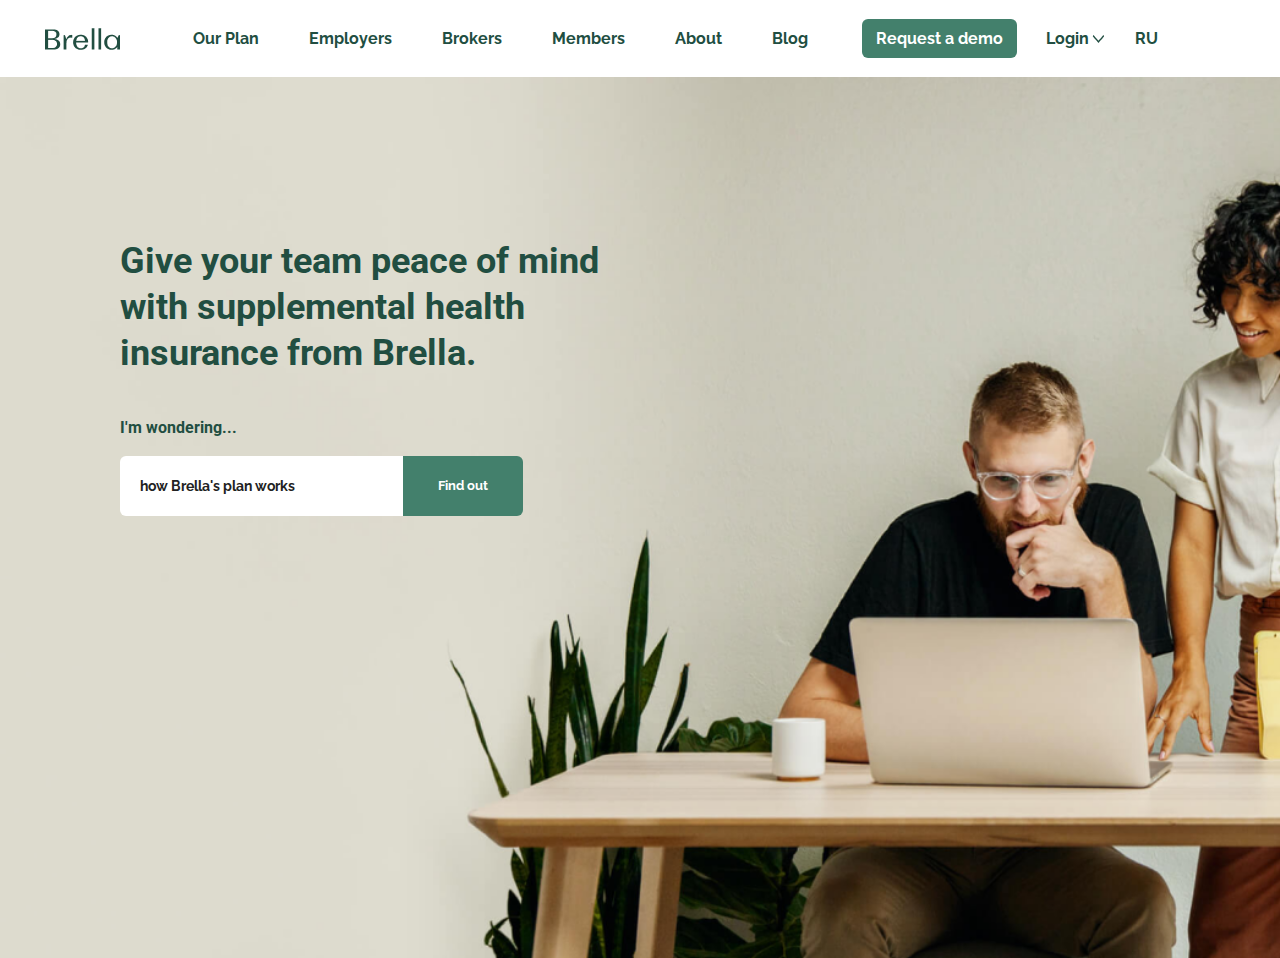
==== brella/index.html @ 7418781b "Update brella : init" ====
<!DOCTYPE html>
<html lang="ru">
<head>
    <meta charset="UTF-8">
    <meta http-equiv="X-UA-Compatible" content="IE=edge">
    <meta name="viewport" content="width=device-width, initial-scale=1.0">
    <link rel="stylesheet" href="./assets/css/style.css">
    <link href="https://fonts.googleapis.com/css2?family=Raleway:wght@300;400;500;600;700&display=swap" rel="stylesheet">
    <link href="https://fonts.googleapis.com/css2?family=Roboto:wght@300;400;500;700&display=swap" rel="stylesheet">
    <title>Document</title>
</head>
<body>
    <!-- header -->
    <header class="header">
        <img src="./assets/img/logo.png" alt="logo">
        <div class="nav">
            <ul class="nav__ul">
                <li class="nav__li"><a class="nav__link" href="#">Our Plan</a></li>
                <li class="nav__li"><a class="nav__link" href="">Employers</a></li>
                <li class="nav__li"><a class="nav__link" href="">Brokers</a></li>
                <li class="nav__li"><a class="nav__link" href="">Members</a></li>
                <li class="nav__li"><a class="nav__link" href="">About</a></li>
                <li class="nav__li"><a class="nav__link" href="">Blog</a></li>
            </ul>
            <a class="btn btn_nav" href="#">Request a demo</a>
            <div class="nav__login">Login</div>
            <div class="nav__lang">ru</div>
        </div>
    </header>

    <!-- introduce -->
    <section class="introduce">
        <div class="introduce__inner">
            <h2 class="introduce__title">Give your team peace of mind with supplemental health insurance from Brella.</h2>
            <div class="introduce__wondering">I'm wondering...</div>
            <div class="introduce__search">
                <div class="search__input">how Brella's plan works</div>
                <div class="search__find">Find out</div>
            </div>
        </div>
    </section>
</body>
</html>
---- brella/assets/css/style.css ----
/* General */
@import url(./landing.css);
@import url(./reset.css);
@import url(./vars.css);
@import url(./components/button.css);

/* Sections */
@import url(./sections/advantage.css);
@import url(./sections/backed.css);
@import url(./sections/benefits.css);
@import url(./sections/contact.css);
@import url(./sections/coverages.css);
@import url(./sections/experience.css);
@import url(./sections/for-employers.css);
@import url(./sections/header.css);
@import url(./sections/introduce.css);
@import url(./sections/nav.css);
@import url(./sections/news.css);
@import url(./sections/tenet.css);
@import url();
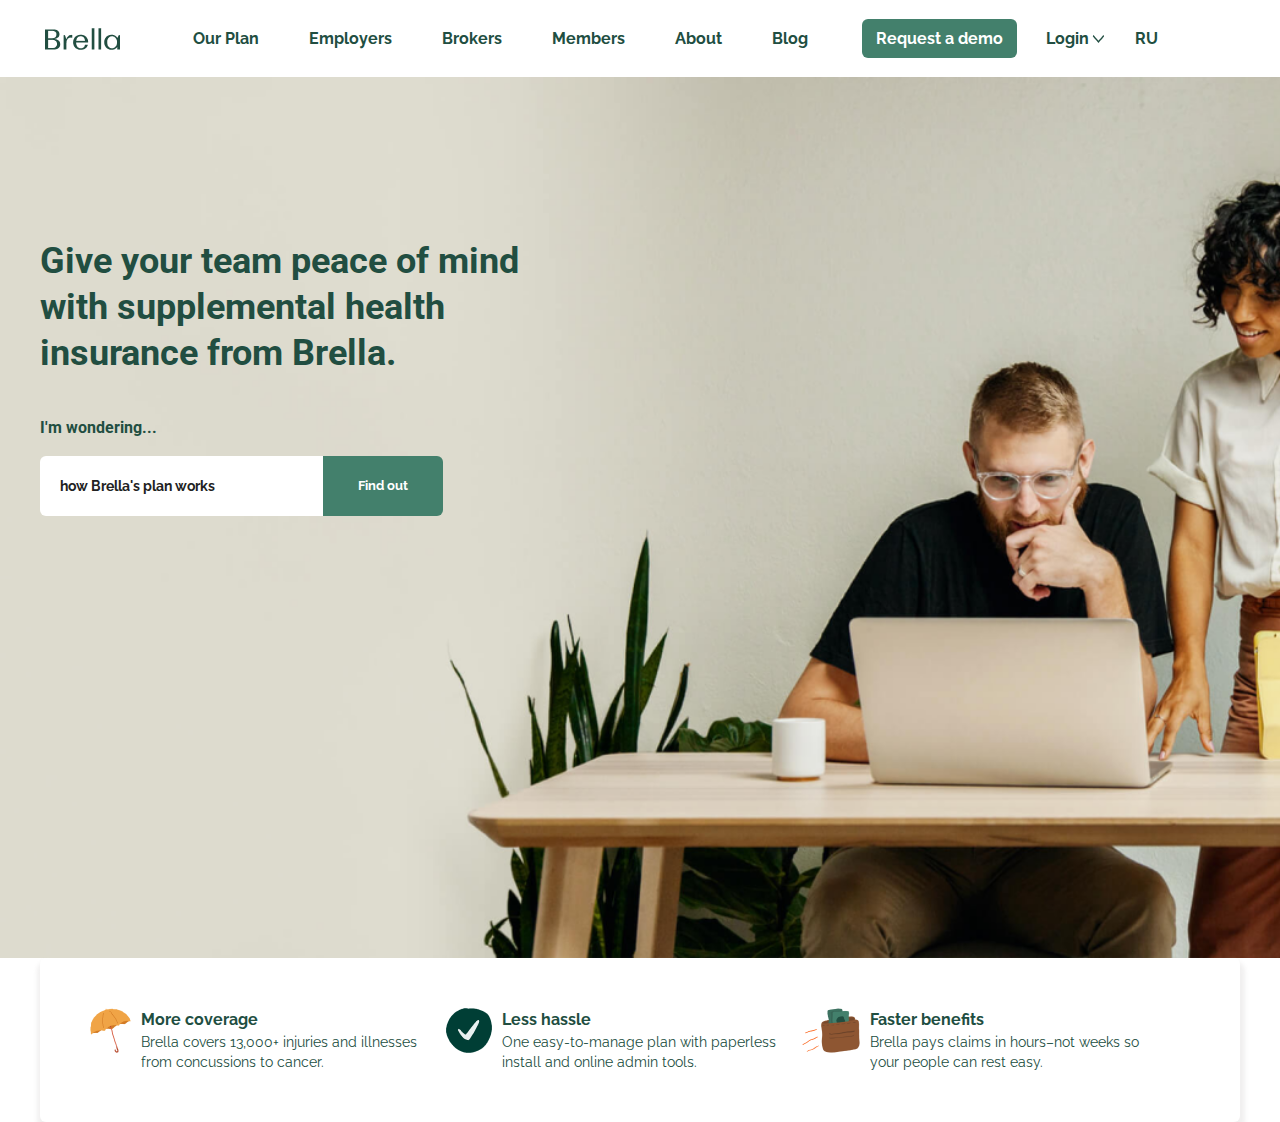
==== commit 596d8f9e: "Update brella : advantages" ====
--- a/brella/index.html
+++ b/brella/index.html
@@ -30,12 +30,42 @@
 
     <!-- introduce -->
     <section class="introduce">
-        <div class="introduce__inner">
-            <h2 class="introduce__title">Give your team peace of mind with supplemental health insurance from Brella.</h2>
-            <div class="introduce__wondering">I'm wondering...</div>
-            <div class="introduce__search">
-                <div class="search__input">how Brella's plan works</div>
-                <div class="search__find">Find out</div>
+        <div class="container">
+            <div class="introduce__inner">
+                <h2 class="introduce__title">Give your team peace of mind with supplemental health insurance from Brella.</h2>
+                <div class="introduce__wondering">I'm wondering...</div>
+                <div class="introduce__search">
+                    <div class="search__input">how Brella's plan works</div>
+                    <div class="search__find">Find out</div>
+                </div>
+            </div></div>
+    </section>
+
+    <!-- advantages -->
+    <section class="advantages">
+        <div class="container">
+            <div class="advantages__inner">
+                <div class="advantage">
+                    <img class="umbrella" src="./assets/img/icon/advantage-1.png" alt="umbrella">
+                    <div class="advantage__text">
+                        <h3 class="advantage__title">More coverage</h3>
+                        <p class="advantage__desc">Brella covers 13,000+ injuries and illnesses from concussions to cancer.</p>
+                    </div>
+                </div>
+                <div class="advantage">
+                    <img class="check" src="./assets/img/icon/advantage-2.png" alt="umbrella">
+                    <div class="advantage__text">
+                        <h3 class="advantage__title">Less hassle</h3>
+                        <p class="advantage__desc">One easy-to-manage plan with paperless install and online admin tools.</p>
+                    </div>
+                </div>
+                <div class="advantage">
+                    <img class="pocket" src="./assets/img/icon/advantage-3.png" alt="umbrella">
+                    <div class="advantage__text">
+                        <h3 class="advantage__title">Faster benefits</h3>
+                        <p class="advantage__desc">Brella pays claims in hours–not weeks so your people can rest easy.</p>
+                    </div>
+                </div>
             </div>
         </div>
     </section>
--- a/brella/assets/css/style.css
+++ b/brella/assets/css/style.css
@@ -5,7 +5,7 @@
 @import url(./components/button.css);
 
 /* Sections */
-@import url(./sections/advantage.css);
+@import url(./sections/advantages.css);
 @import url(./sections/backed.css);
 @import url(./sections/benefits.css);
 @import url(./sections/contact.css);
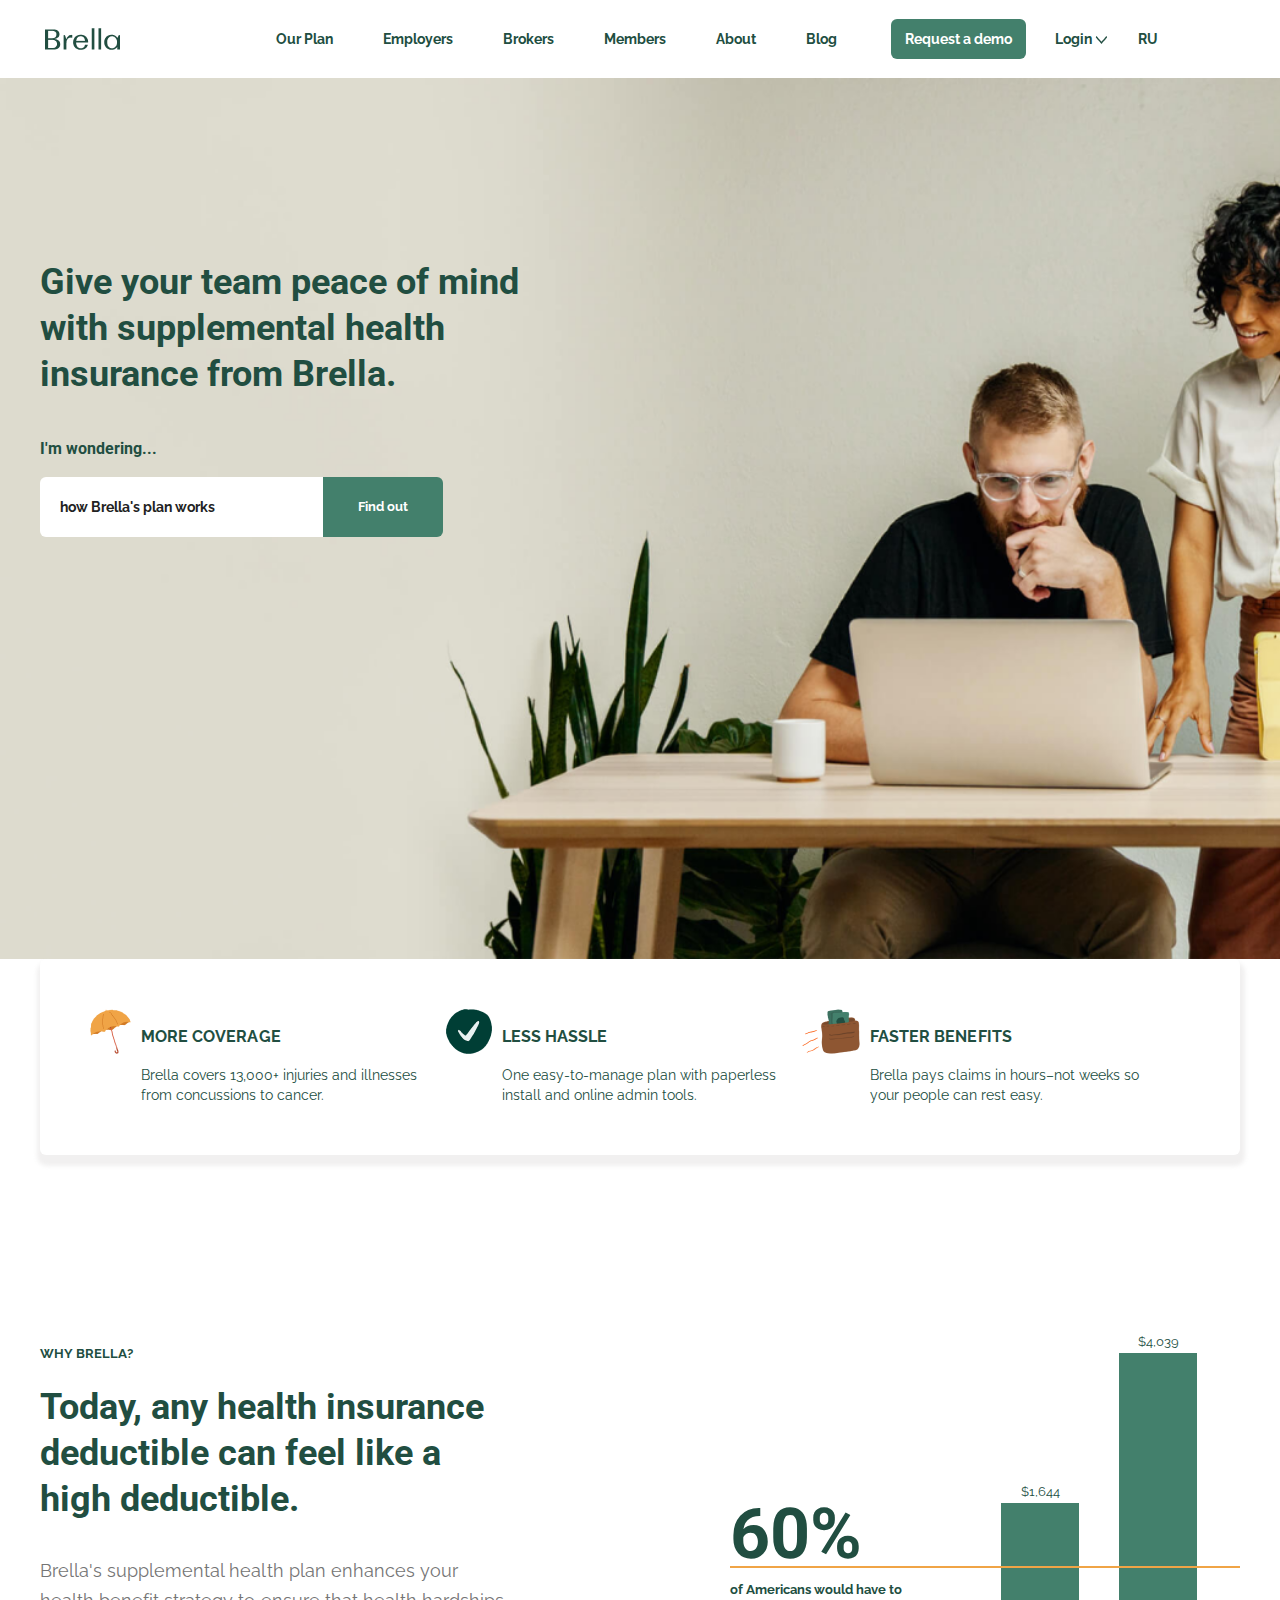
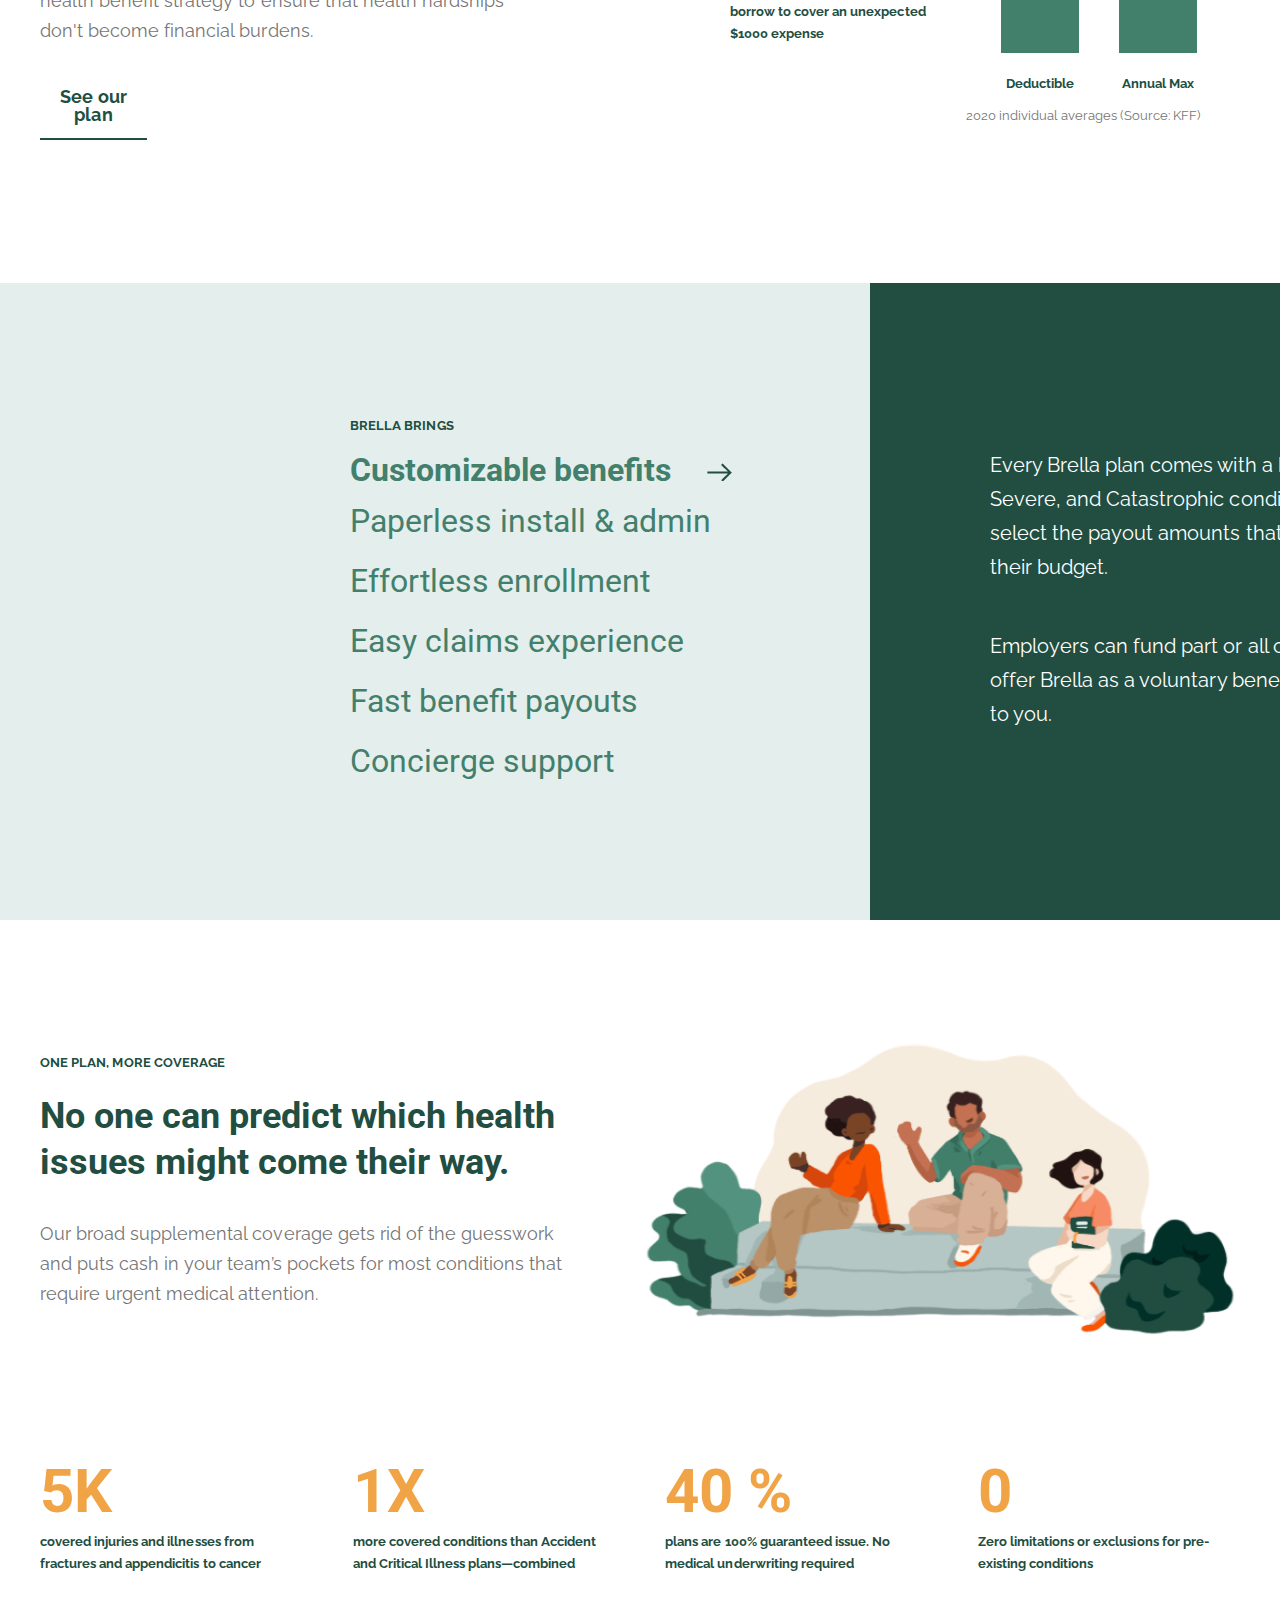
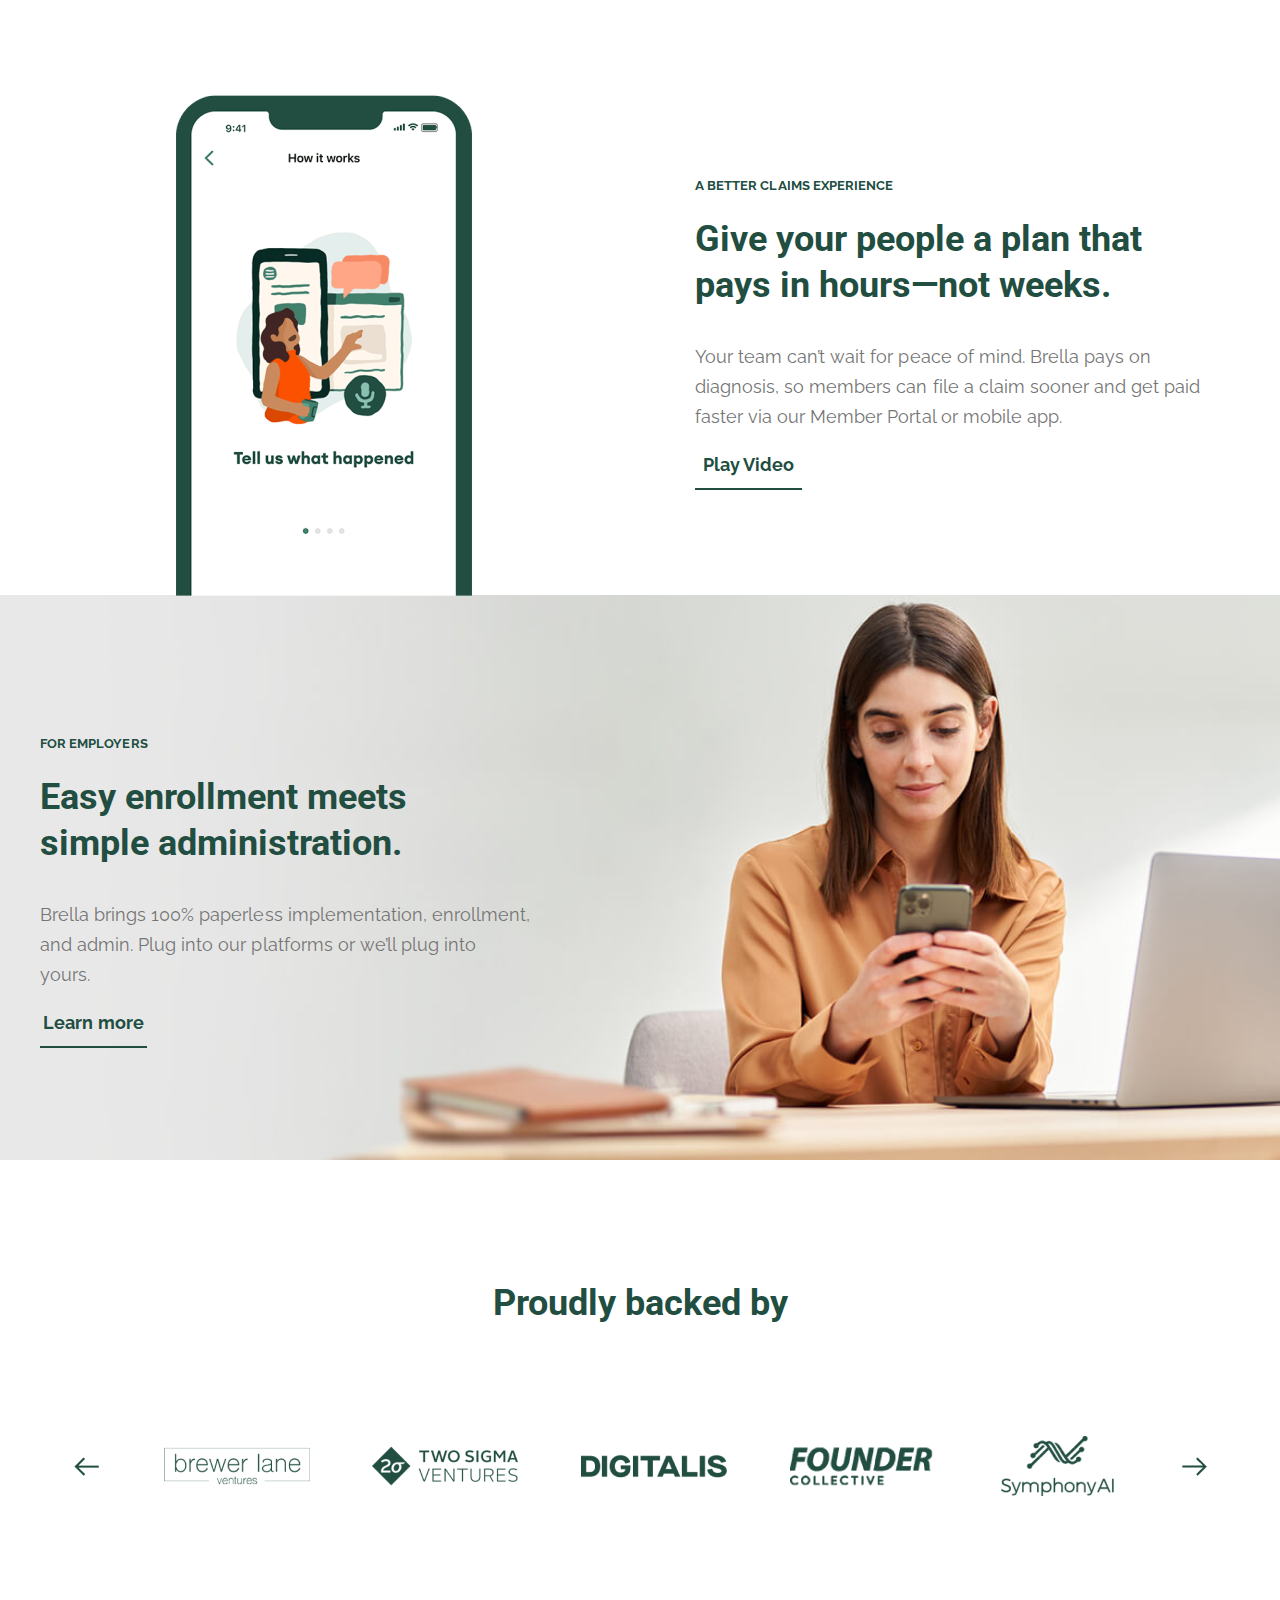
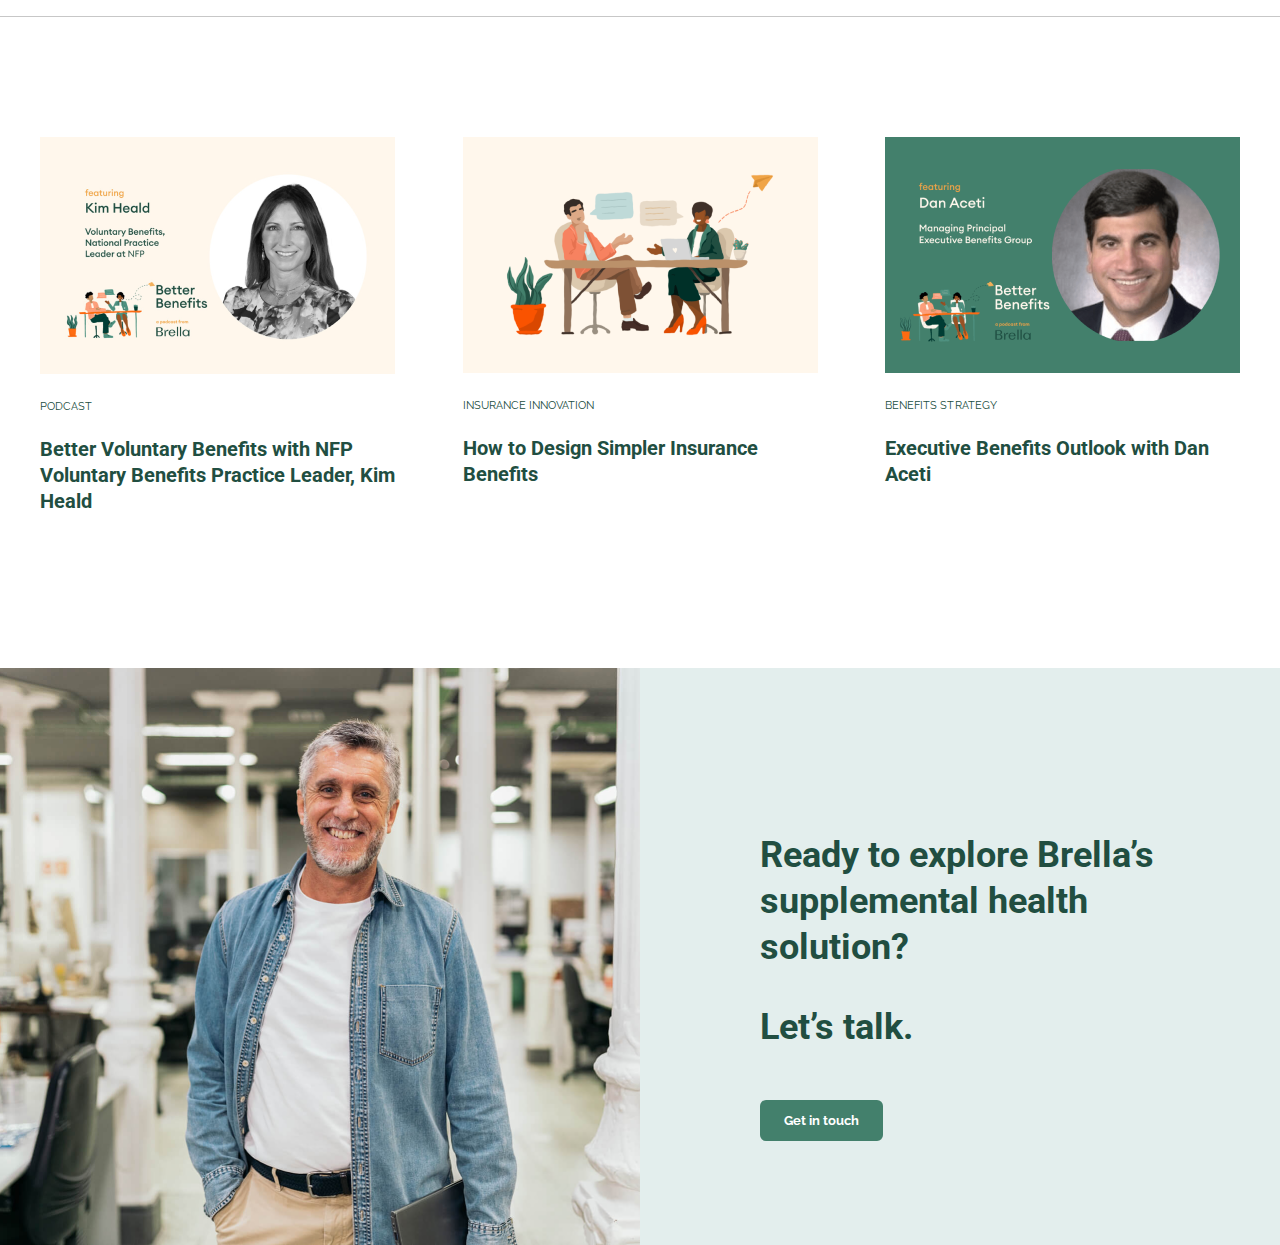
==== commit 2e5c21f0: "Update brella : Complete to the footer" ====
--- a/brella/index.html
+++ b/brella/index.html
@@ -16,13 +16,13 @@
         <div class="nav">
             <ul class="nav__ul">
                 <li class="nav__li"><a class="nav__link" href="#">Our Plan</a></li>
-                <li class="nav__li"><a class="nav__link" href="">Employers</a></li>
-                <li class="nav__li"><a class="nav__link" href="">Brokers</a></li>
-                <li class="nav__li"><a class="nav__link" href="">Members</a></li>
-                <li class="nav__li"><a class="nav__link" href="">About</a></li>
-                <li class="nav__li"><a class="nav__link" href="">Blog</a></li>
+                <li class="nav__li"><a class="nav__link" href="#">Employers</a></li>
+                <li class="nav__li"><a class="nav__link" href="#">Brokers</a></li>
+                <li class="nav__li"><a class="nav__link" href="#">Members</a></li>
+                <li class="nav__li"><a class="nav__link" href="#">About</a></li>
+                <li class="nav__li"><a class="nav__link" href="#">Blog</a></li>
             </ul>
-            <a class="btn btn_nav" href="#">Request a demo</a>
+            <a class="btn btn-nav" href="#">Request a demo</a>
             <div class="nav__login">Login</div>
             <div class="nav__lang">ru</div>
         </div>
@@ -69,5 +69,184 @@
             </div>
         </div>
     </section>
+
+    <!-- tenet -->
+    <section class="tenet">
+        <div class="container">
+            <div class="tenet__inner">
+                <div class="tenet__block">
+                    <h3 class="block__tagline">Why Brella?</h3>
+                    <h2 class="block__title">Today, any health insurance deductible can feel like a high deductible.</h2>
+                    <p class="block__desc-left desc">Brella's supplemental health plan enhances your health benefit strategy to ensure that health hardships don't become financial burdens.</p>
+                    <a href="#" class="tenet__btn empty-btn">See our plan</a>
+                </div>
+                
+                <div class="tenet__block tenet__block-right">
+                    <div class="block">
+                        <div class="temp-block">
+                            <div class="block__text">
+                                <div class="block__percentage">60%</div>
+                                <div class="block__desc-right">of Americans would have to borrow to cover an unexpected $1000 expense</div>
+                            </div>
+                            <div class="block__diagram">
+                                <div class="diagram">
+                                    <div class="diagram__price">$1,644</div>
+                                    <div class="diagram__rectangle diagram__rectangle-low"></div>
+                                    <div class="diagram__desc">Deductible</div>
+                                </div>
+                                <div class="diagram">
+                                    <div class="diagram__price">$4,039</div>
+                                    <div class="diagram__rectangle diagram__rectangle-high"></div>
+                                    <div class="diagram__desc">Annual Max</div>
+                                </div>
+                            </div>
+                            <div class="diagram__line"></div>
+                        </div>
+                        <div class="block__text-bottom">2020 individual averages (Source: KFF)</div>
+                    </div>
+                </div>
+            </div>
+        </div>
+    </section>
+
+    <!-- benefits -->
+    <section class="benefits">
+        <div class="benefits__block benefits__block-left">
+            <h3 class="benefits__tagline">brella brings</h3>
+            <a href="#" class="benefits__link benefits__link-first">Customizable benefits</a>
+            <a href="#" class="benefits__link">Paperless install & admin</a>
+            <a href="#" class="benefits__link">Effortless enrollment</a>
+            <a href="#" class="benefits__link">Easy claims experience</a>
+            <a href="#" class="benefits__link">Fast benefit payouts</a>
+            <a href="#" class="benefits__link">Concierge support</a>
+        </div>
+        <div class="benefits__block benefits__block-right">
+            <div class="benefits__desc ">Every Brella plan comes with a benefit for Moderate, Severe, and Catastrophic conditions. Employees can select the payout amounts that fit their needs and their budget.</div>
+            <div class="benefits__desc">Employers can fund part or all of the premiums—or offer Brella as a voluntary benefit. The choice is up to you.</div>
+        </div>
+    </section>
+
+    <!-- coverages -->
+    <section class="coverages">
+        <div class="container">
+            <div class="coverages__inner">
+                <div class="coverages__text">
+                    <h3 class="coverages__tagline">one plan, more coverage</h3>
+                    <h2 class="coverages__title">No one can predict which health issues might come their way.</h2>
+                    <p class="coverages__desc desc">Our broad supplemental coverage gets rid of the guesswork and puts cash in your team’s pockets for most conditions that require urgent medical attention.</p>
+                </div>
+                <img class="coverages__img" src="./assets/img/section-imgs/coverages__img.png" alt="peoples">
+            </div>
+            <div class="coverage-block__bottom">
+                <div class="coverage-block">
+                    <div class="coverage-block__number">5K</div>
+                    <div class="coverage-block__desc">covered injuries and illnesses from fractures and appendicitis to cancer</div>
+                </div>
+                <div class="coverage-block">
+                    <div class="coverage-block__number">1X</div>
+                    <div class="coverage-block__desc">more covered conditions than Accident and Critical Illness plans—combined</div>
+                </div>
+                <div class="coverage-block">
+                    <div class="coverage-block__number">40 %</div>
+                    <div class="coverage-block__desc">plans are 100% guaranteed issue. No medical underwriting required</div>
+                </div>
+                <div class="coverage-block">
+                    <div class="coverage-block__number">0</div>
+                    <div class="coverage-block__desc">Zero limitations or exclusions for pre-existing conditions</div>
+                </div>
+            </div>
+        </div>
+    </section>
+
+    <!-- experience -->
+    <section class="experience">
+        <div class="container">
+            <div class="experience__inner">
+                <div class="experience__img">
+                    <div class="experience__img-phone">
+                        <img src="./assets/img/section-imgs/experience__img.png" alt="phone">
+                    </div>
+                </div>
+                <div class="experience__text">
+                    <h3 class="experience__linetag">a better claims experience</h3>
+                    <h2 class="experience__title">Give your people a plan that pays in hours—not weeks.</h2>
+                    <p class="experience__desc desc">Your team can’t wait for peace of mind. Brella pays on diagnosis, so members can file a claim sooner and get paid faster via our Member Portal or mobile app.</p>
+                    <a class="experience__btn empty-btn" href="#">Play Video</a>
+                </div>
+            </div>
+        </div>
+    </section>
+
+    <!-- for employers -->
+    <section class="for-employers">
+        <div class="container">
+            <div class="for-employers__inner">
+                <h3 class="for-employers__tagline">for employers</h3>
+                <h2 class="for-employers__title">Easy enrollment meets simple administration.</h2>
+                <p class="for-employers__desc desc">Brella brings 100% paperless implementation, enrollment, and admin. Plug into our platforms or we’ll plug into yours.</p>
+                <a class="empty-btn" href="#">Learn more</a>
+            </div>
+        </div>
+    </section>
+
+    <!-- backed -->
+    <section class="backed">
+        <h2 class="backed__title">Proudly backed by</h2>
+        <div class="sponsors">
+            <div class="container">
+                <div class="sponsors__inner">
+                    <img class="sponsor__arrow" src="./assets/img/section-imgs/sponsor__arrow-left.png" alt="arrow-left">
+                    <img src="./assets/img/section-imgs/sponsor-1.png" alt="sponsor">
+                    <img src="./assets/img/section-imgs/sponsor-2.png" alt="sponsor">
+                    <img src="./assets/img/section-imgs/sponsor-3.png" alt="sponsor">
+                    <img src="./assets/img/section-imgs/sponsor-4.png" alt="sponsor">
+                    <img src="./assets/img/section-imgs/sponsor-5.png" alt="sponsor">
+                    <img class="sponsor__arrow" src="./assets/img/section-imgs/sponsor__arrow-right.png" alt="arrow-right">
+                </div>
+            </div>
+        </div>
+        <hr class="backed__hr">
+    </section>
+
+    <!-- news -->
+    <section class="news">
+        <div class="container">
+            <div class="news__inner">
+                <a href="#" class="new">
+                    <img class="new__img" src="./assets/img/section-imgs/new__img-1.png" alt="new-img">
+                    <h3 class="new__tagline tagline-small">Podcast</h3>
+                    <h2 class="new__title">Better Voluntary Benefits with NFP Voluntary Benefits Practice Leader, Kim Heald</h2>
+                </a>
+                <a class="new">
+                    <img class="new__img" src="./assets/img/section-imgs/new__img-2.png" alt="new-img">
+                    <h3 class="new__tagline tagline-small">Insurance Innovation</h3>
+                    <h2 class="new__title">How to Design Simpler Insurance Benefits</h2>
+                </a>
+                <a class="new">
+                    <img class="new__img" src="./assets/img/section-imgs/new__img-3.png" alt="new-img">
+                    <h3 class="new__tagline tagline-small">Benefits Strategy</h3>
+                    <h2 class="new__title">Executive Benefits Outlook with Dan Aceti</h2>
+                </a>
+            </div>
+        </div>
+    </section>
+
+    <!-- contant -->
+    <section class="contact">
+        <img class="contact__img" src="./assets/img/section-imgs/contact__img.png" alt="contact__img">
+        <div class="contact__text">
+            <h2 class="contact__title-first">Ready to explore Brella’s supplemental health solution?</h2>
+            <h2 class="contact__title-second">Let’s talk.</h2>
+            <a class="btn btn-contact" href="#">Get in touch</a>
+        </div>
+    </section>
+
+    <section class="footer">
+        <div class="container">
+            <div class="footer__inner">
+                
+            </div>
+        </div>
+    </section>
 </body>
 </html>--- a/brella/assets/css/style.css
+++ b/brella/assets/css/style.css
@@ -2,7 +2,6 @@
 @import url(./landing.css);
 @import url(./reset.css);
 @import url(./vars.css);
-@import url(./components/button.css);
 
 /* Sections */
 @import url(./sections/advantages.css);
@@ -14,7 +13,10 @@
 @import url(./sections/for-employers.css);
 @import url(./sections/header.css);
 @import url(./sections/introduce.css);
-@import url(./sections/nav.css);
 @import url(./sections/news.css);
 @import url(./sections/tenet.css);
-@import url();+@import url(./sections/footer.css);
+
+/* Components */
+@import url(./components/button.css);
+@import url(./components/nav.css);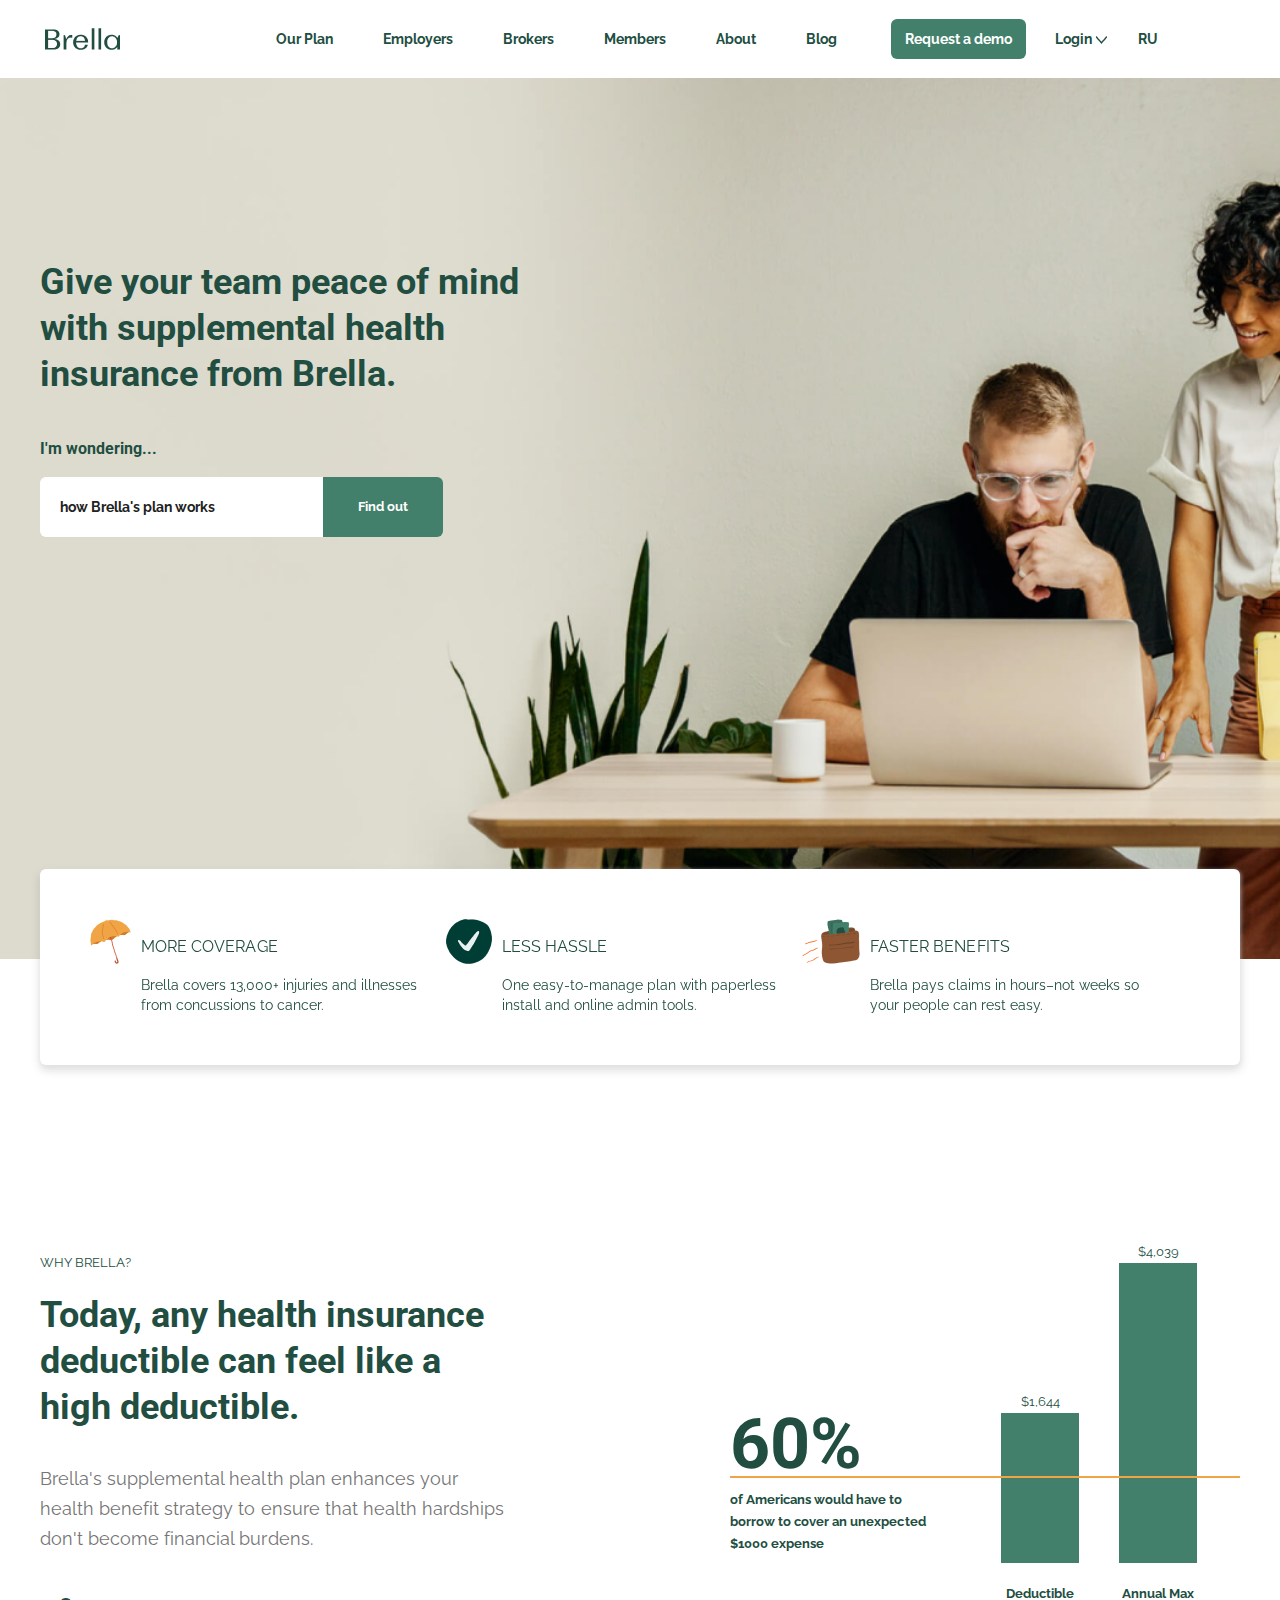
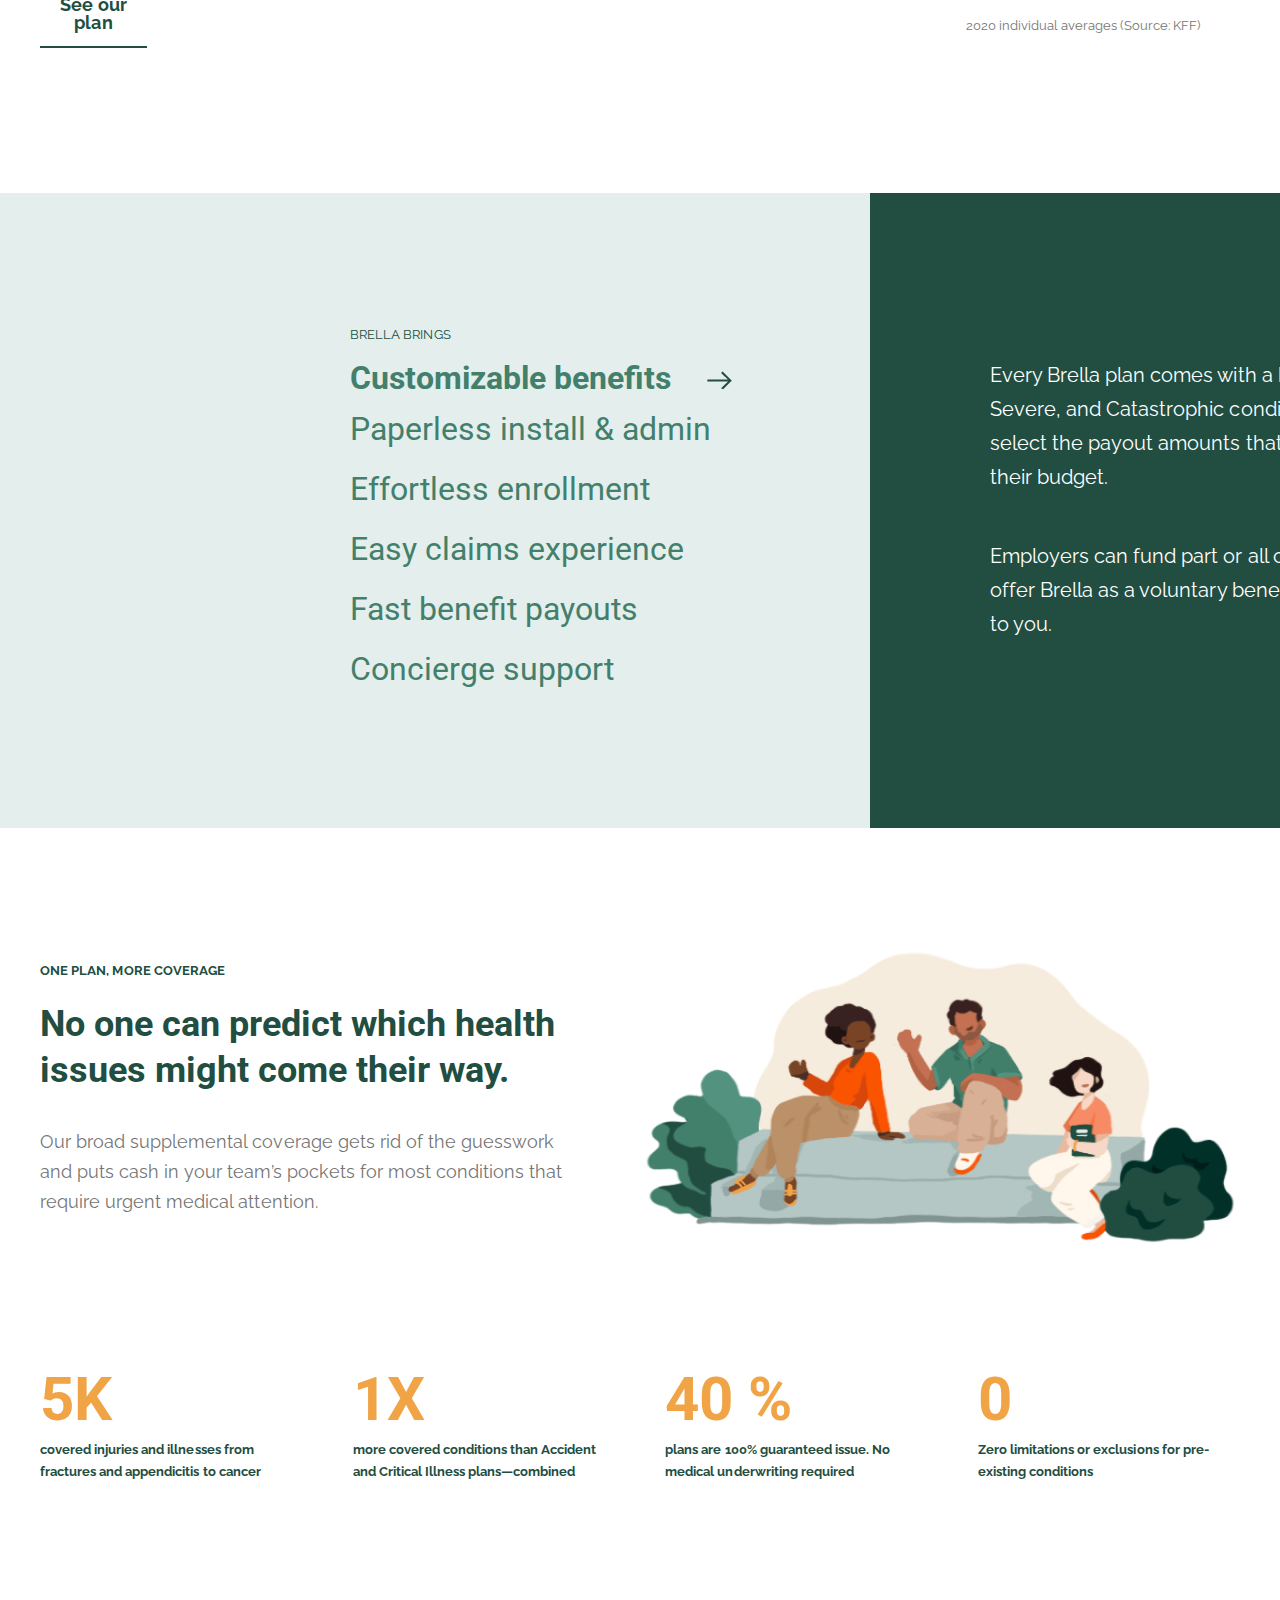
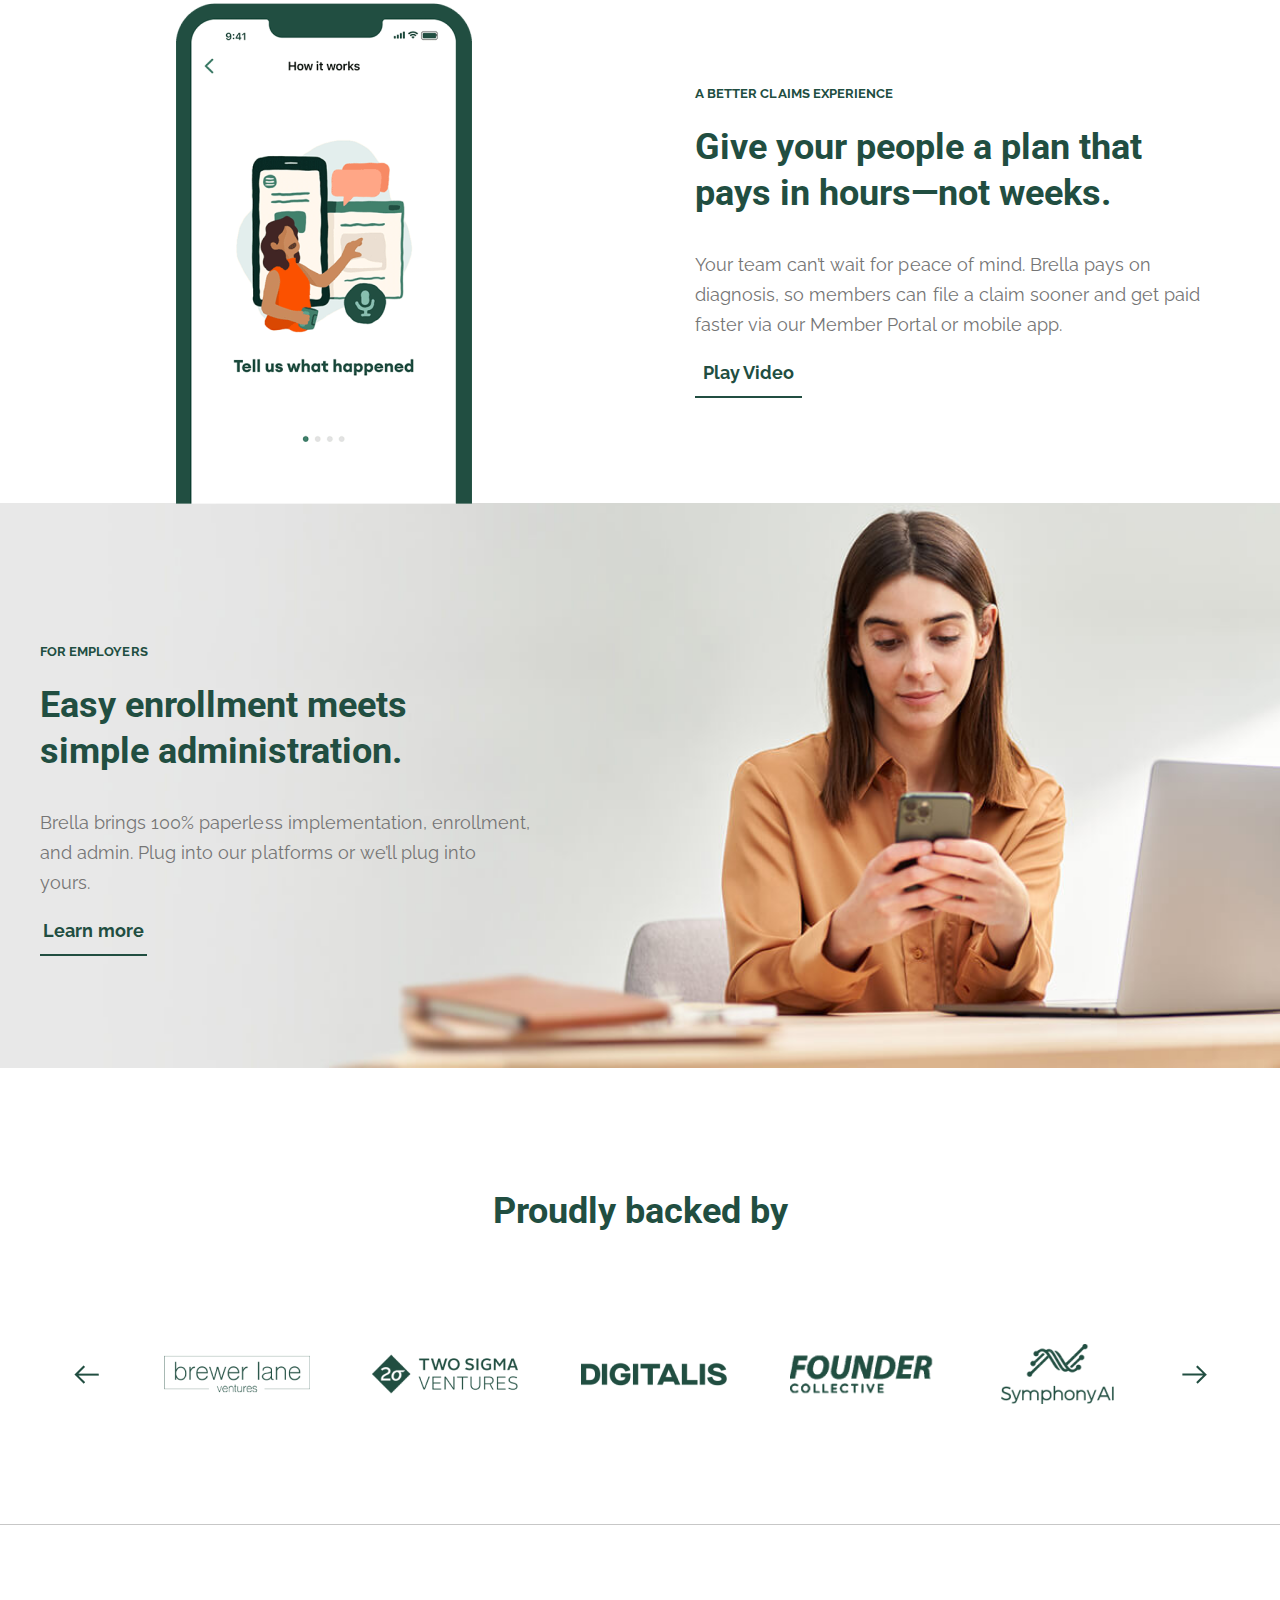
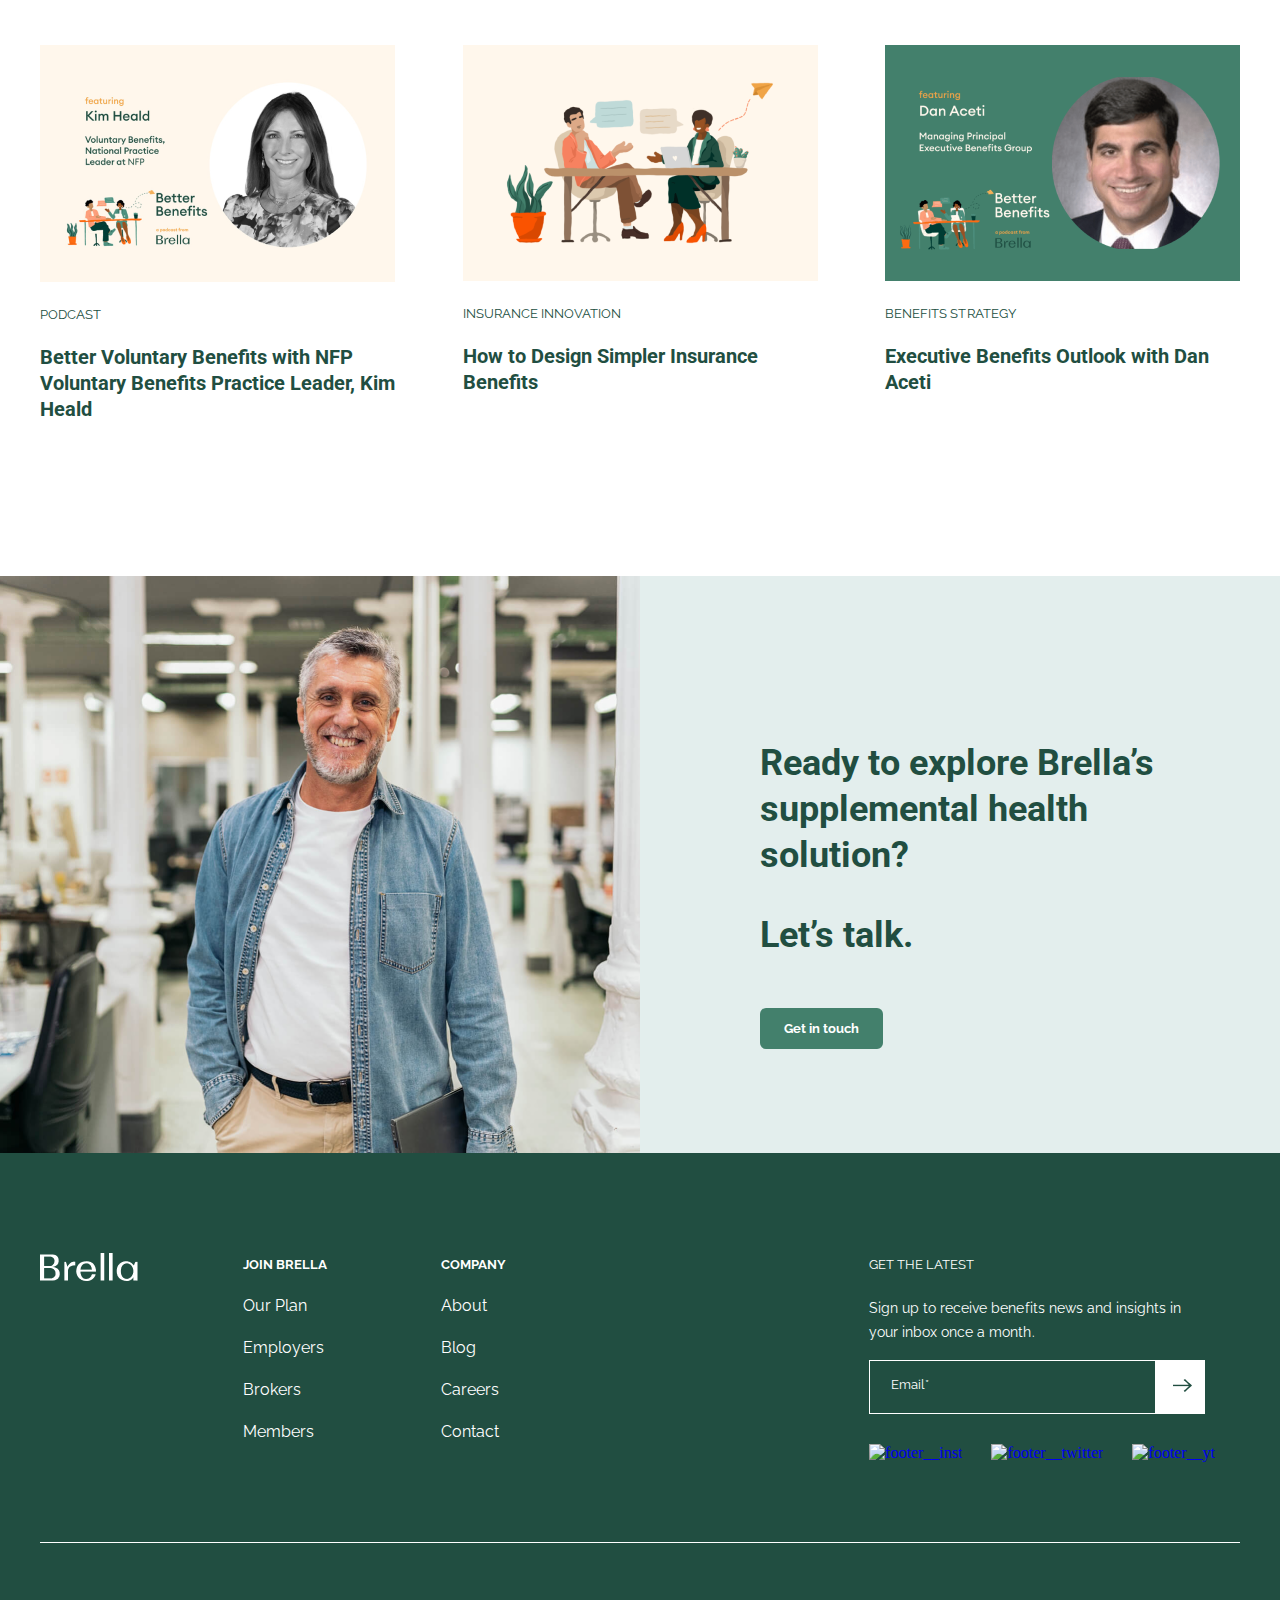
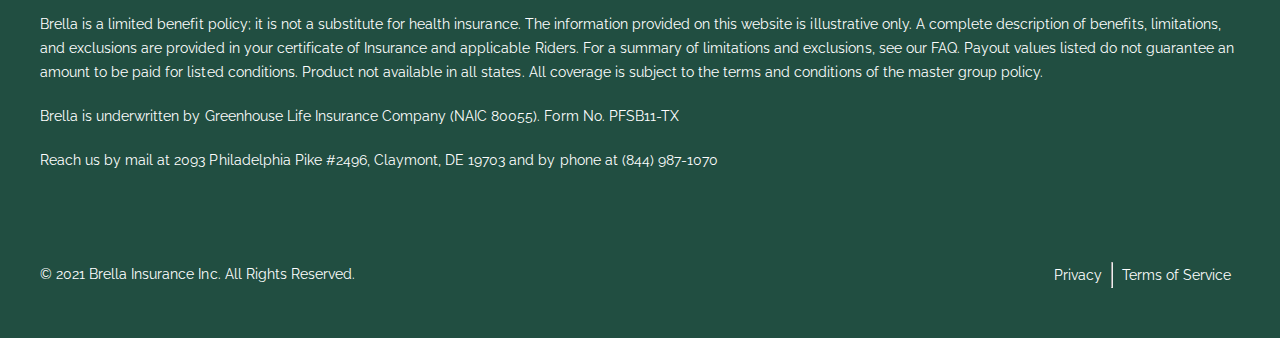
==== commit d1e02d08: "Update brella : pre-final" ====
--- a/brella/index.html
+++ b/brella/index.html
@@ -1,5 +1,6 @@
 <!DOCTYPE html>
 <html lang="ru">
+
 <head>
     <meta charset="UTF-8">
     <meta http-equiv="X-UA-Compatible" content="IE=edge">
@@ -7,8 +8,9 @@
     <link rel="stylesheet" href="./assets/css/style.css">
     <link href="https://fonts.googleapis.com/css2?family=Raleway:wght@300;400;500;600;700&display=swap" rel="stylesheet">
     <link href="https://fonts.googleapis.com/css2?family=Roboto:wght@300;400;500;700&display=swap" rel="stylesheet">
-    <title>Document</title>
+    <title>Brella</title>
 </head>
+
 <body>
     <!-- header -->
     <header class="header">
@@ -38,7 +40,8 @@
                     <div class="search__input">how Brella's plan works</div>
                     <div class="search__find">Find out</div>
                 </div>
-            </div></div>
+            </div>
+        </div>
     </section>
 
     <!-- advantages -->
@@ -75,12 +78,12 @@
         <div class="container">
             <div class="tenet__inner">
                 <div class="tenet__block">
-                    <h3 class="block__tagline">Why Brella?</h3>
+                    <h3 class="block__tagline tagline-small">Why Brella?</h3>
                     <h2 class="block__title">Today, any health insurance deductible can feel like a high deductible.</h2>
                     <p class="block__desc-left desc">Brella's supplemental health plan enhances your health benefit strategy to ensure that health hardships don't become financial burdens.</p>
                     <a href="#" class="tenet__btn empty-btn">See our plan</a>
                 </div>
-                
+
                 <div class="tenet__block tenet__block-right">
                     <div class="block">
                         <div class="temp-block">
@@ -112,7 +115,7 @@
     <!-- benefits -->
     <section class="benefits">
         <div class="benefits__block benefits__block-left">
-            <h3 class="benefits__tagline">brella brings</h3>
+            <h3 class="benefits__tagline tagline-small">brella brings</h3>
             <a href="#" class="benefits__link benefits__link-first">Customizable benefits</a>
             <a href="#" class="benefits__link">Paperless install & admin</a>
             <a href="#" class="benefits__link">Effortless enrollment</a>
@@ -244,9 +247,56 @@
     <section class="footer">
         <div class="container">
             <div class="footer__inner">
-                
+                <div class="footer-top">
+                    <div class="footer-top__nav">
+                        <img class="footer-top__logo" src="./assets/img/footer__logo.png" alt="logo">
+                        <div class="footer-nav">
+                            <div class="footer-nav__title">join brella</div>
+                            <a href="#" class="footer-nav__link">Our Plan</a>
+                            <a href="#" class="footer-nav__link">Employers</a>
+                            <a href="#" class="footer-nav__link">Brokers</a>
+                            <a href="#" class="footer-nav__link">Members</a>
+                        </div>
+                        <div class="footer-nav">
+                            <div class="footer-nav__title">company</div>
+                            <a href="#" class="footer-nav__link">About</a>
+                            <a href="#" class="footer-nav__link">Blog</a>
+                            <a href="#" class="footer-nav__link">Careers</a>
+                            <a href="#" class="footer-nav__link">Contact</a>
+                        </div>
+                    </div>
+                    <div class="footer-top__contact">
+                        <p class="footer-top__get">Get the latest</p>
+                        <p class="footer-top__desc">Sign up to receive benefits news and insights in your inbox once a month.</p>
+                        <div class="footer-top__mail">
+                            <input placeholder="Email*" class="footer-top__search">
+                            <input type="button" class="footer-top__send">
+                        </div>
+                        <div class="footer-top__icons">
+                            <a class="footer-top__icon" href="#"><img src="/assets/img/icon/footer__inst.png" alt="footer__inst"></a>
+                            <a class="footer-top__icon" href="#"><img src="/assets/img/icon/footer__twitter.png" alt="footer__twitter"></a>
+                            <a class="footer-top__icon" href="#"><img src="/assets/img/icon/footer__yt.png" alt="footer__yt"></a>
+                        </div>
+                    </div>
+                </div>
+                <div class="footer__text">
+                    <p class="footer__desc">Brella is a limited benefit policy; it is not a substitute for health insurance. The information provided on this website is illustrative only. A complete description of benefits, limitations, and exclusions are provided in your certificate
+                        of Insurance and applicable Riders. For a summary of limitations and exclusions, see our FAQ. Payout values listed do not guarantee an amount to be paid for listed conditions. Product not available in all states. All coverage is
+                        subject to the terms and conditions of the master group policy.</p>
+                    <p class="footer__desc">Brella is underwritten by Greenhouse Life Insurance Company (NAIC 80055). Form No. PFSB11-TX</p>
+                    <p class="footer__desc">Reach us by mail at 2093 Philadelphia Pike #2496, Claymont, DE 19703 and by phone at (844) 987-1070</p>
+                </div>
+                <div class="footer-bottom">
+                    <p>© 2021 Brella Insurance Inc. All Rights Reserved.</p>
+                    <div class="footer-bottom__right">
+                        <p>Privacy</p>
+                        <hr class="footer-bottom__hr">
+                        <p>Terms of Service</p>
+                    </div>
+                </div>
             </div>
         </div>
     </section>
 </body>
+
 </html>--- a/brella/assets/css/style.css
+++ b/brella/assets/css/style.css
@@ -1,9 +1,11 @@
 /* General */
+
 @import url(./landing.css);
 @import url(./reset.css);
 @import url(./vars.css);
 
 /* Sections */
+
 @import url(./sections/advantages.css);
 @import url(./sections/backed.css);
 @import url(./sections/benefits.css);
@@ -18,5 +20,9 @@
 @import url(./sections/footer.css);
 
 /* Components */
+
 @import url(./components/button.css);
-@import url(./components/nav.css);+@import url(./components/nav.css);
+@import url(./components/advantage.css);
+@import url(./components/new.css);
+@import url(./components/coverage.css);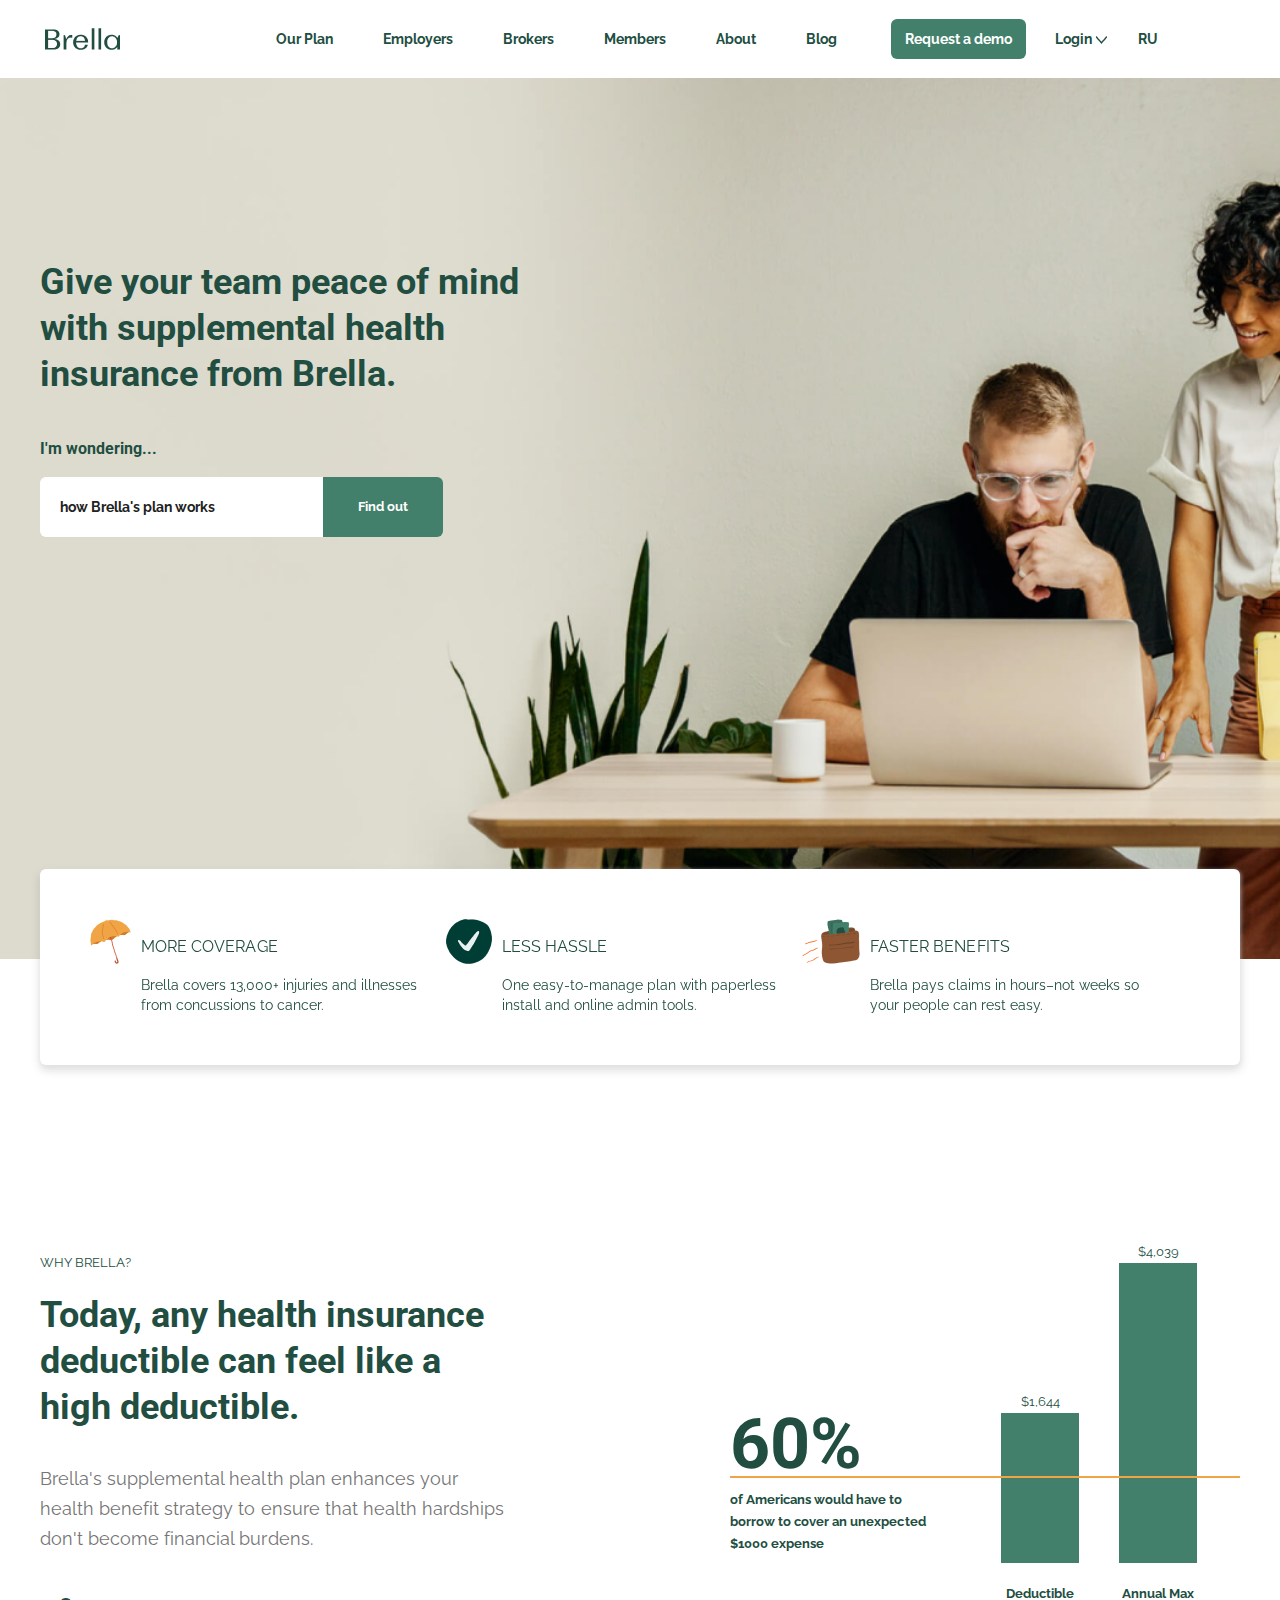
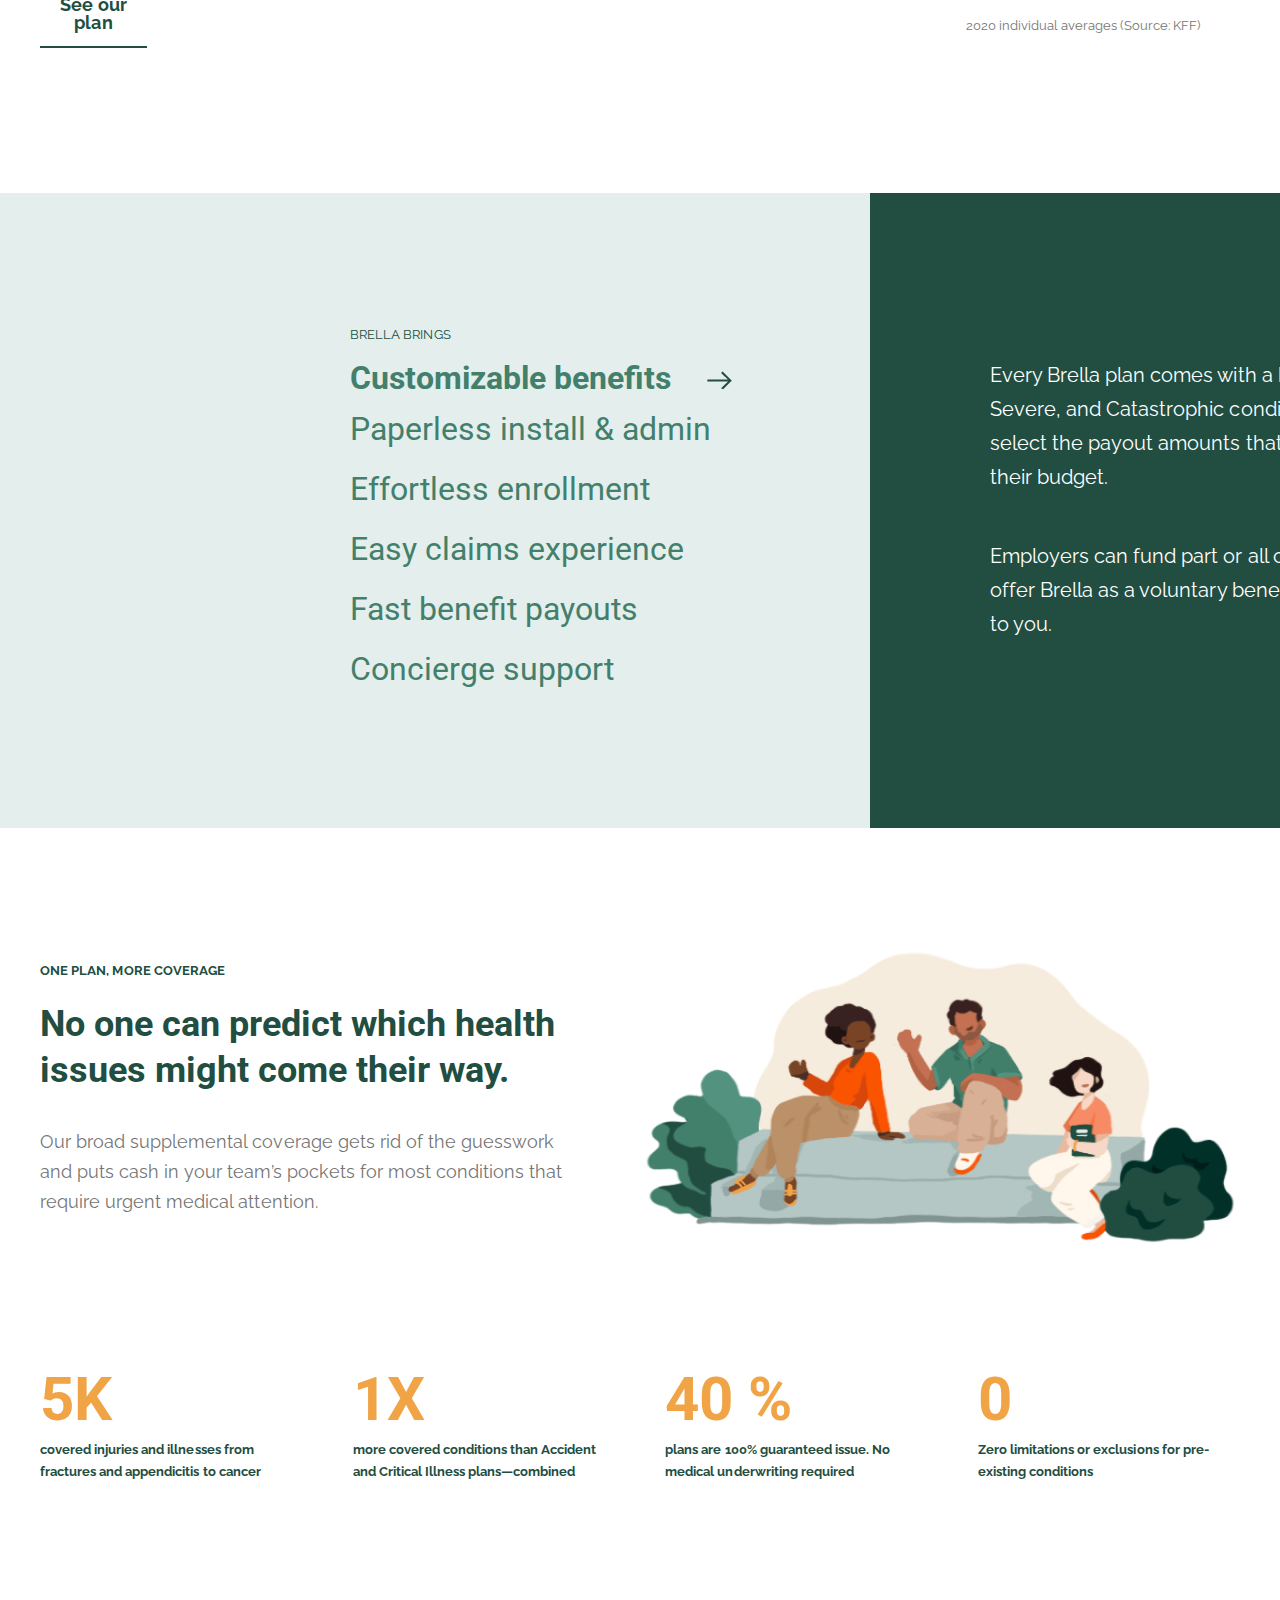
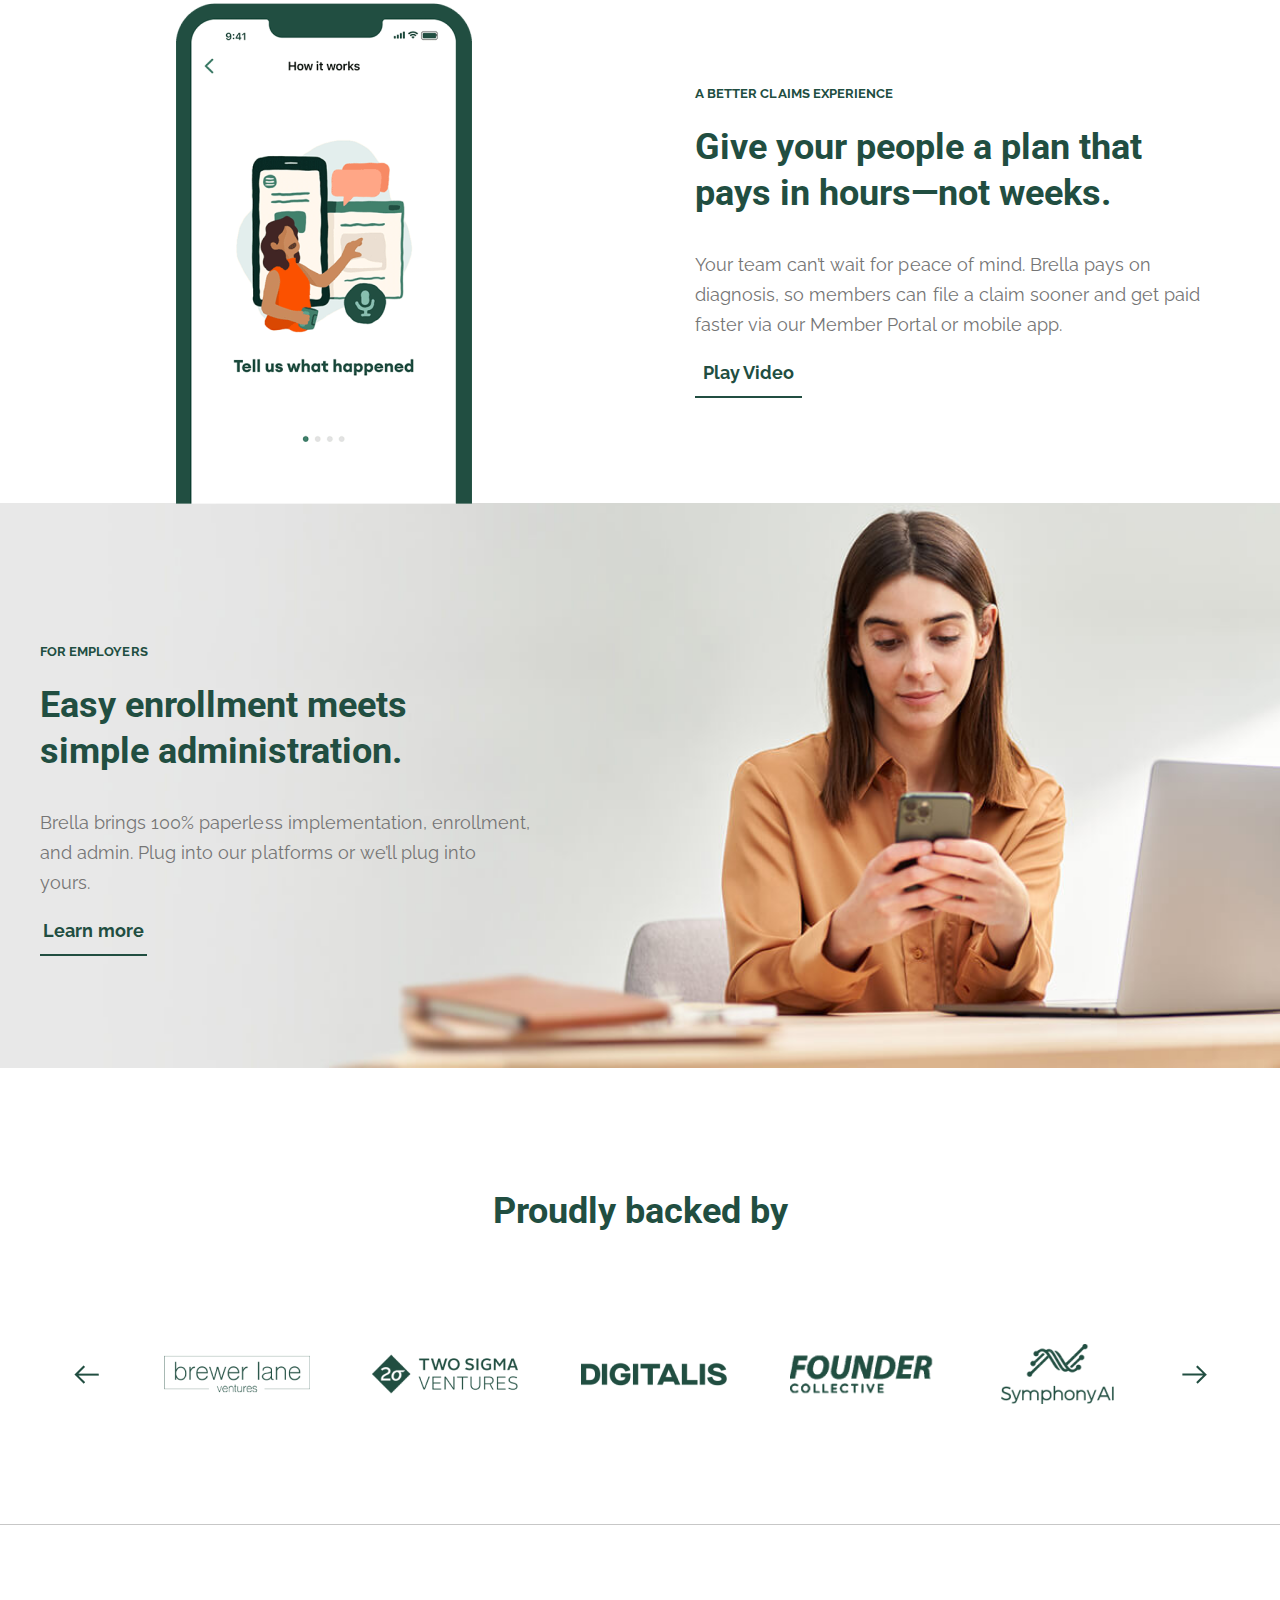
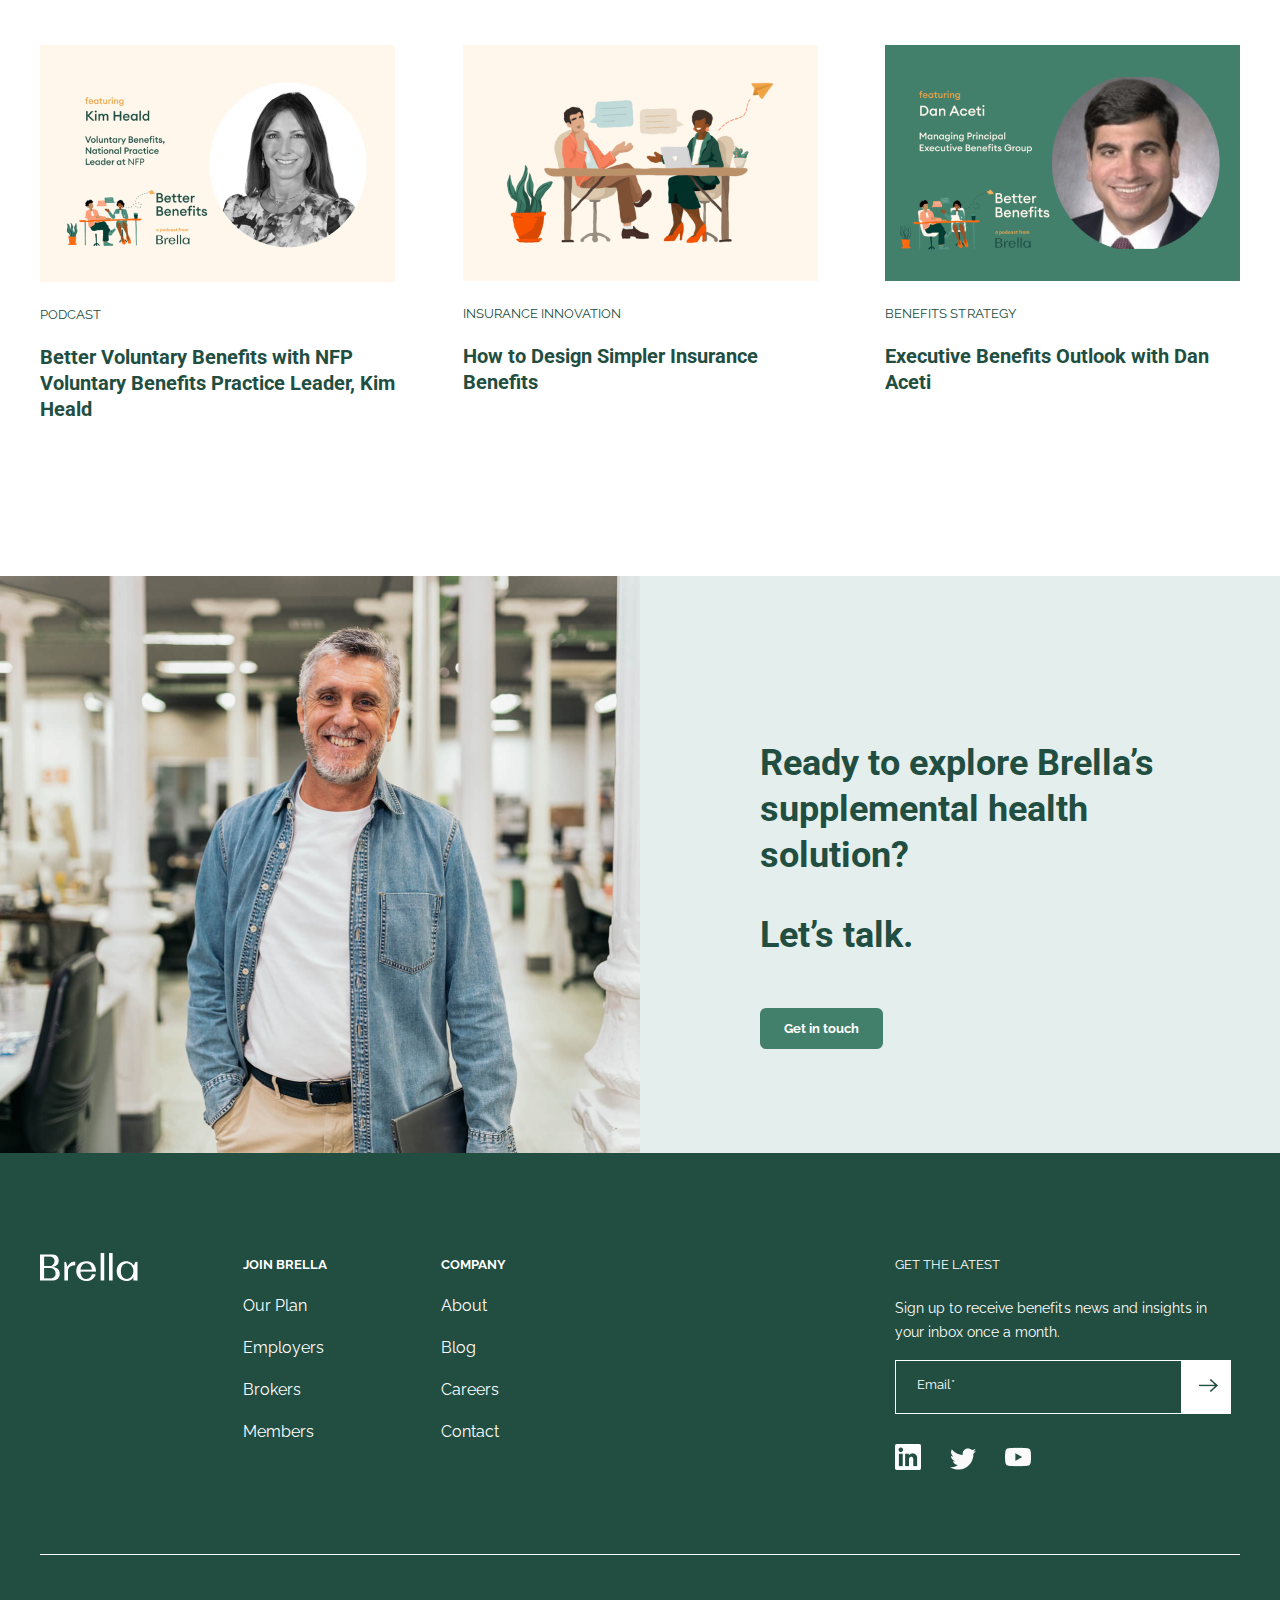
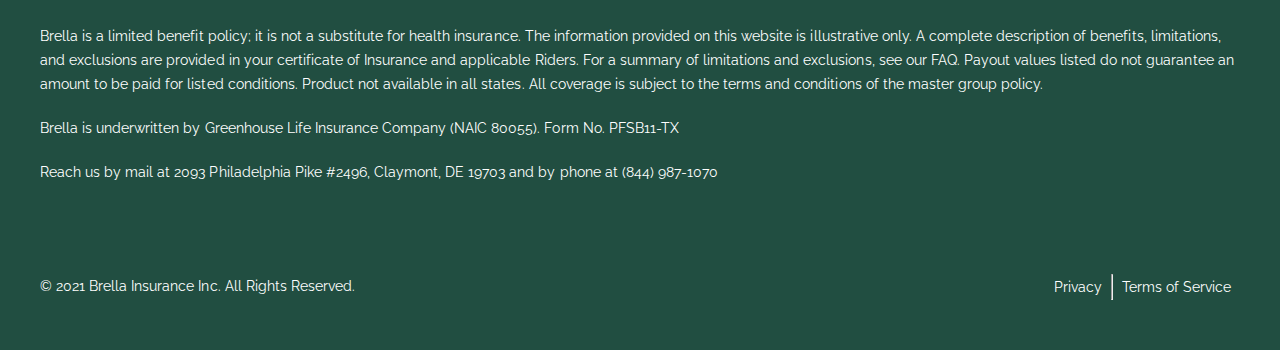
==== commit db12cc79: "Update flowbase : init" ====
--- a/brella/index.html
+++ b/brella/index.html
@@ -273,9 +273,9 @@
                             <input type="button" class="footer-top__send">
                         </div>
                         <div class="footer-top__icons">
-                            <a class="footer-top__icon" href="#"><img src="/assets/img/icon/footer__inst.png" alt="footer__inst"></a>
-                            <a class="footer-top__icon" href="#"><img src="/assets/img/icon/footer__twitter.png" alt="footer__twitter"></a>
-                            <a class="footer-top__icon" href="#"><img src="/assets/img/icon/footer__yt.png" alt="footer__yt"></a>
+                            <a class="footer-top__icon" href="#"><img src="./assets/img/icon/footer__inst.png" alt="footer__inst"></a>
+                            <a class="footer-top__icon" href="#"><img src="./assets/img/icon/footer__twitter.png" alt="footer__twitter"></a>
+                            <a class="footer-top__icon" href="#"><img src="./assets/img/icon/footer__yt.png" alt="footer__yt"></a>
                         </div>
                     </div>
                 </div>
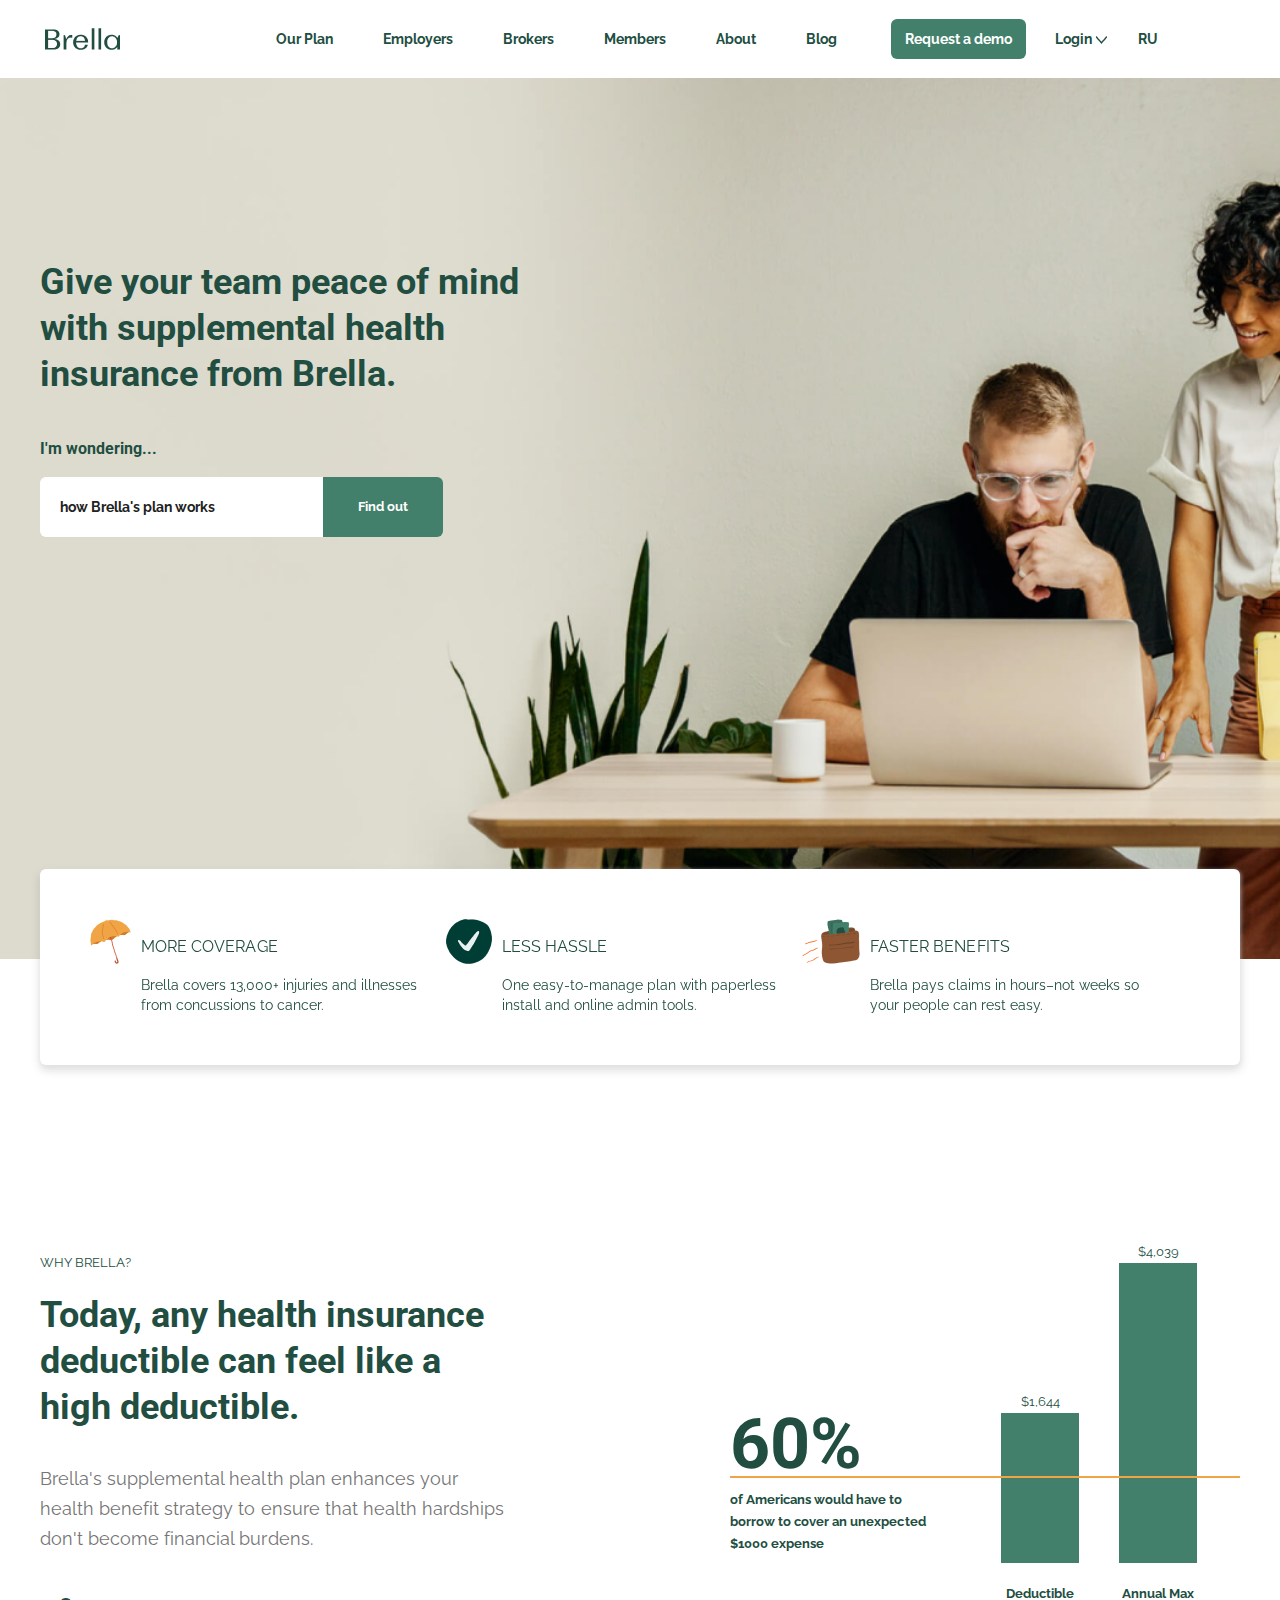
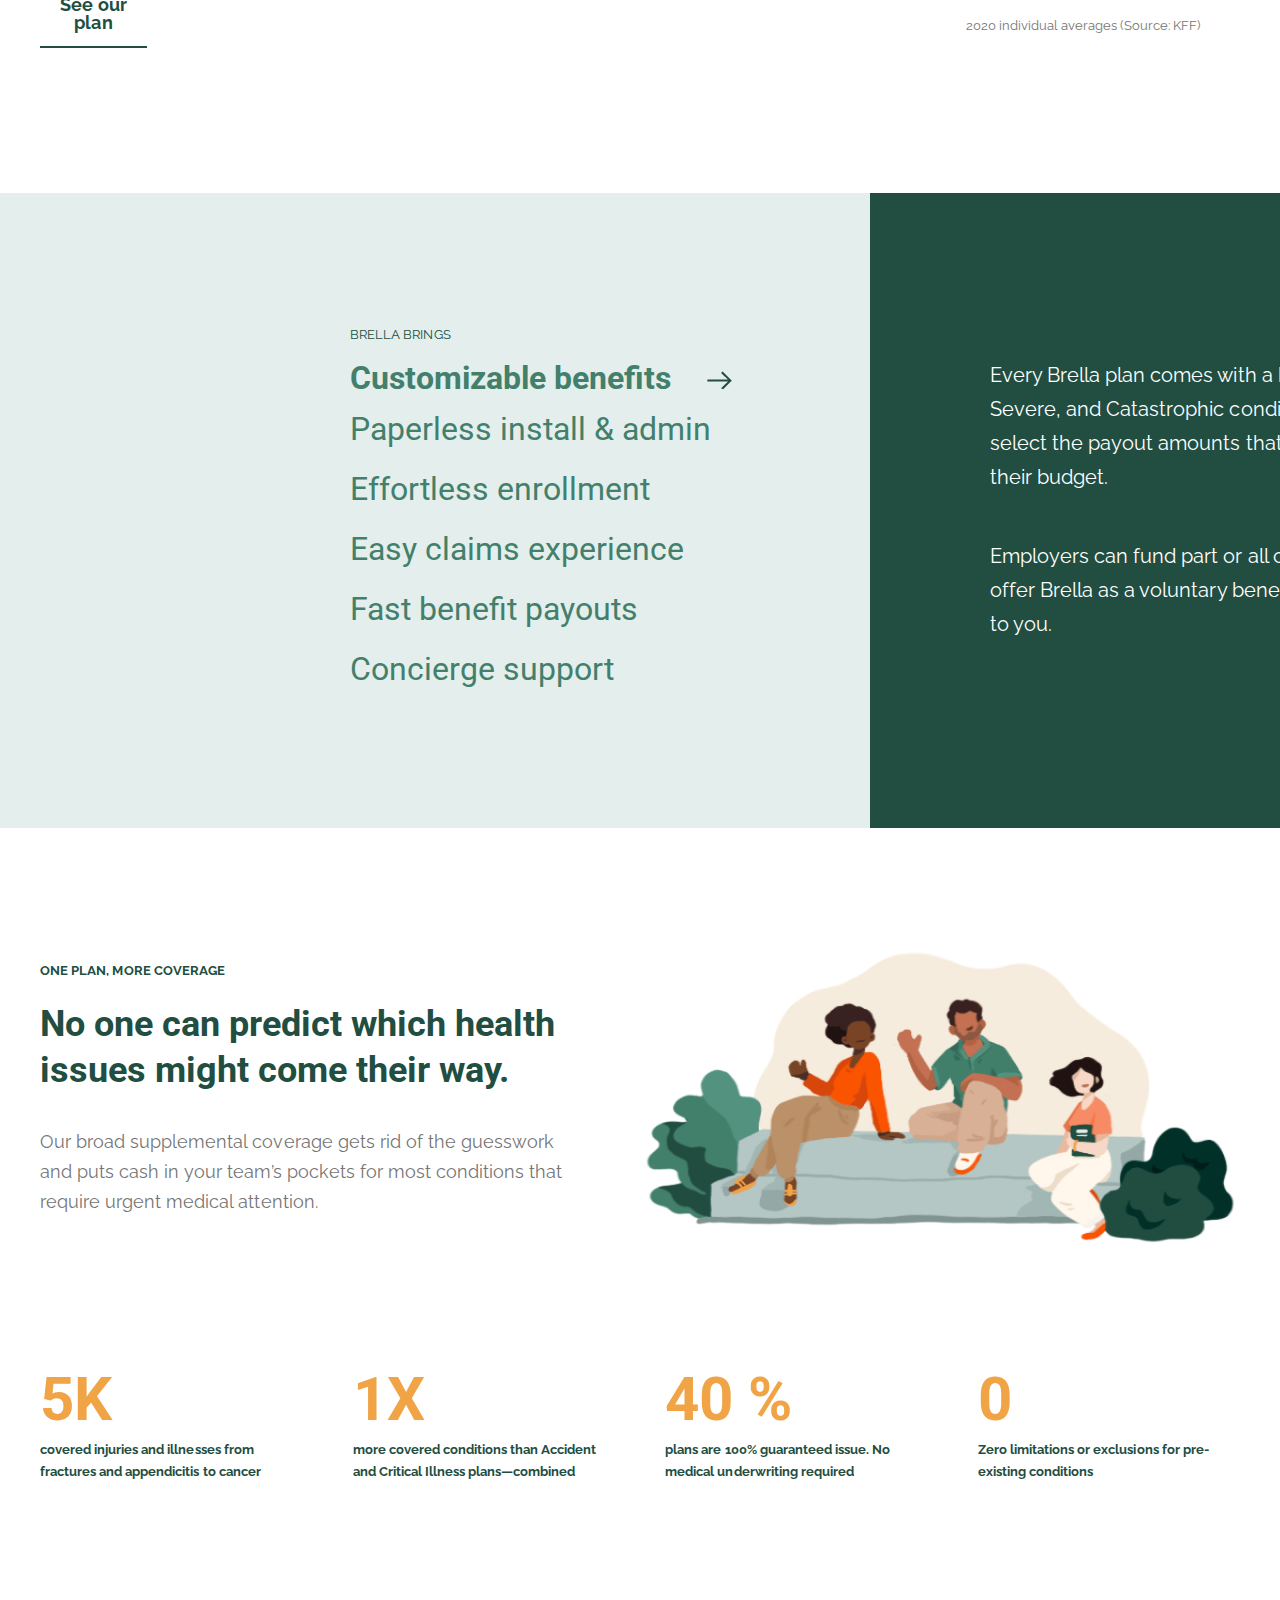
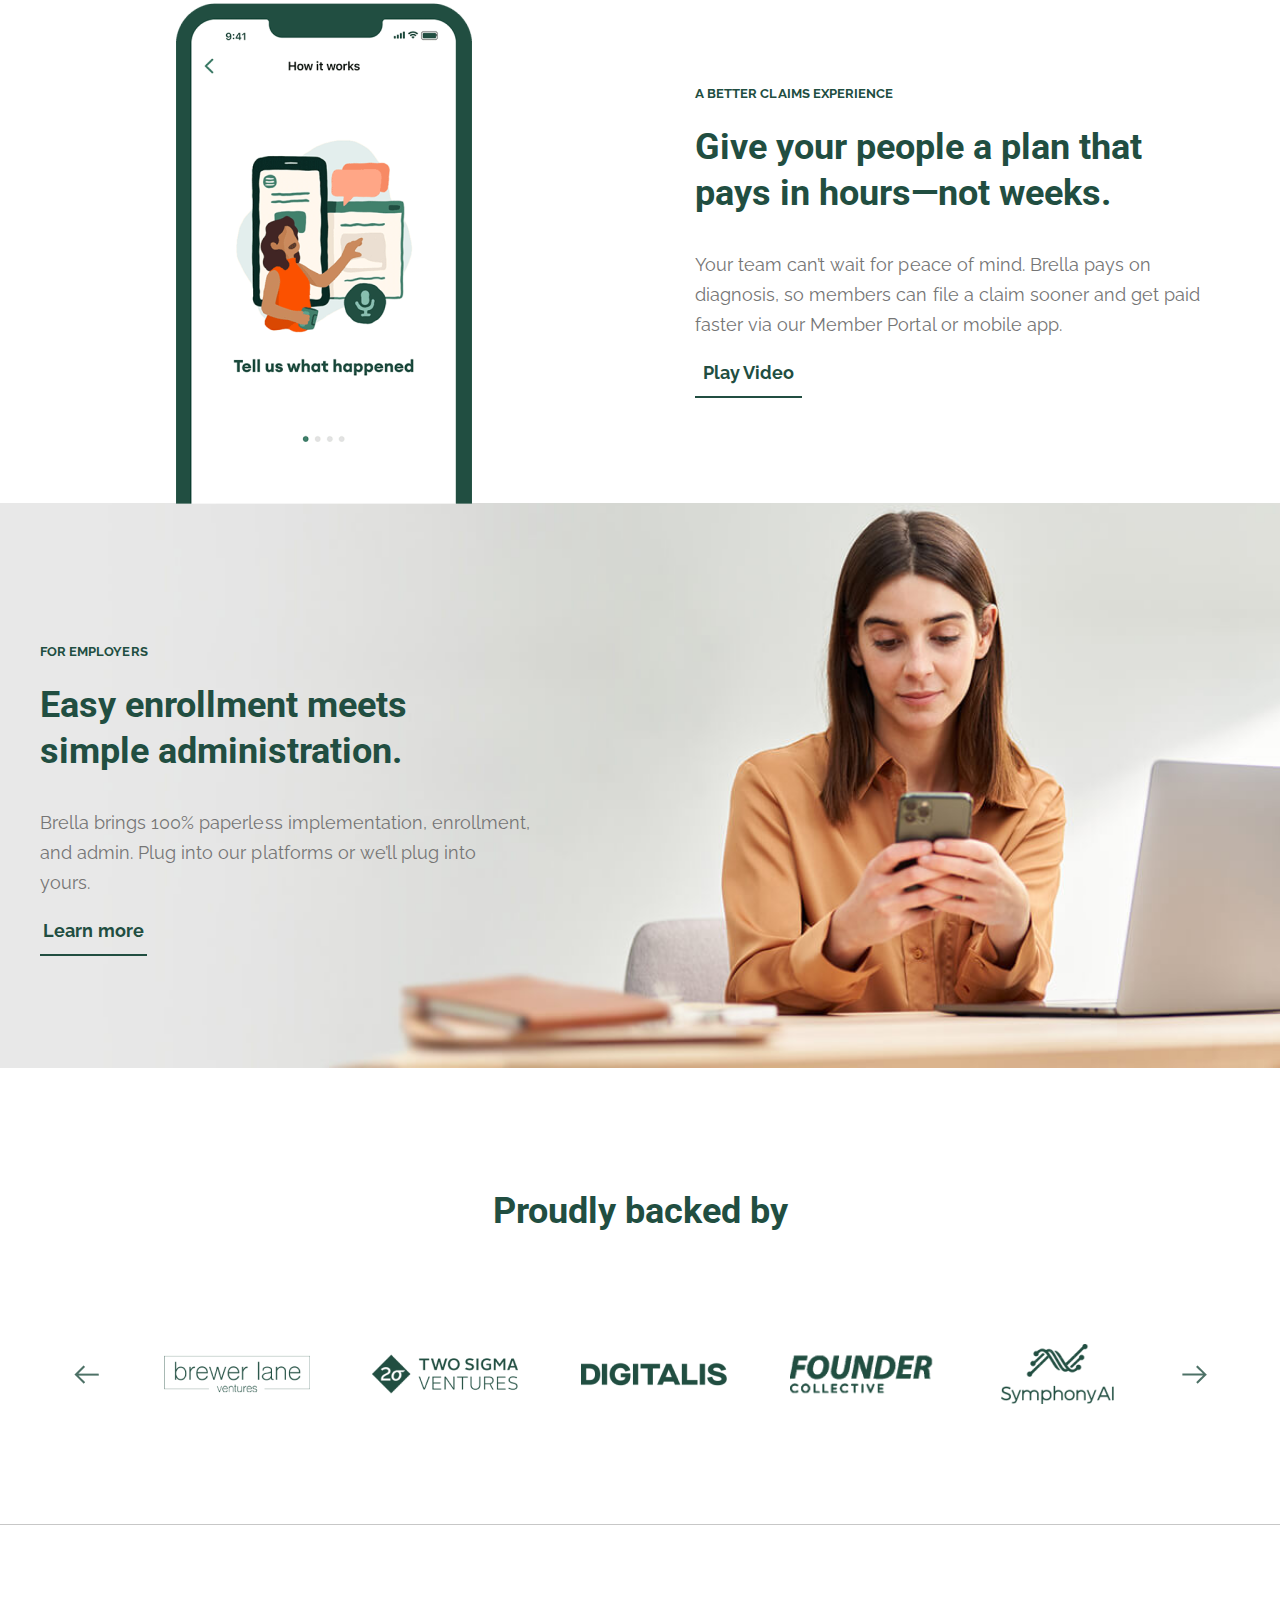
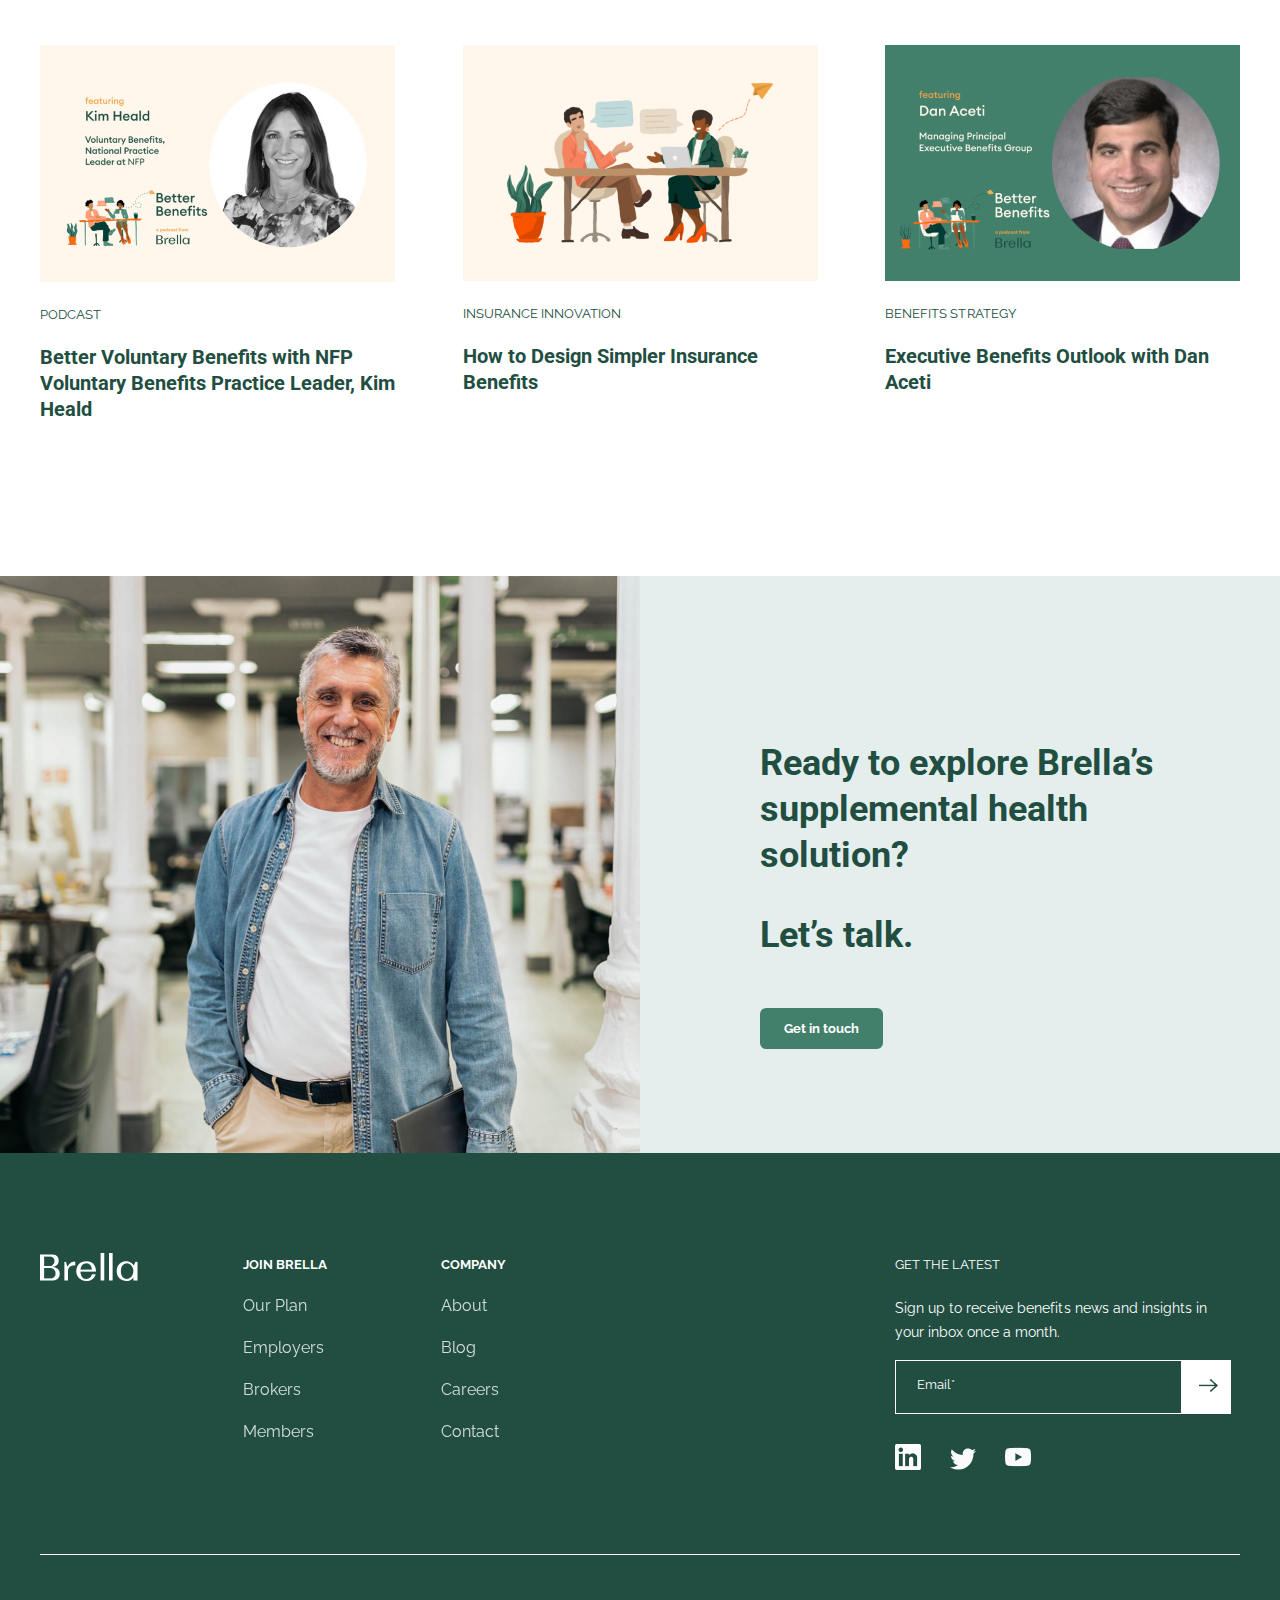
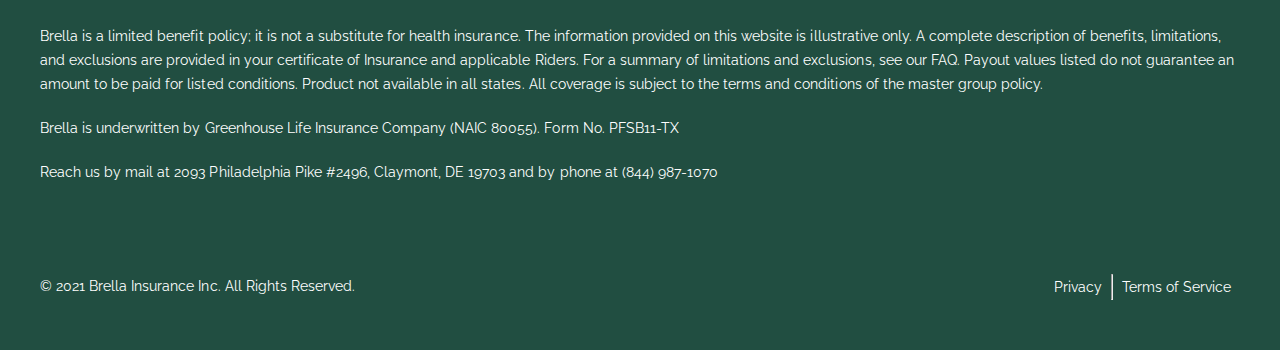
==== commit e87df16e: "Update brella : final" ====
--- a/brella/index.html
+++ b/brella/index.html
@@ -244,6 +244,7 @@
         </div>
     </section>
 
+    <!-- footer -->
     <section class="footer">
         <div class="container">
             <div class="footer__inner">
